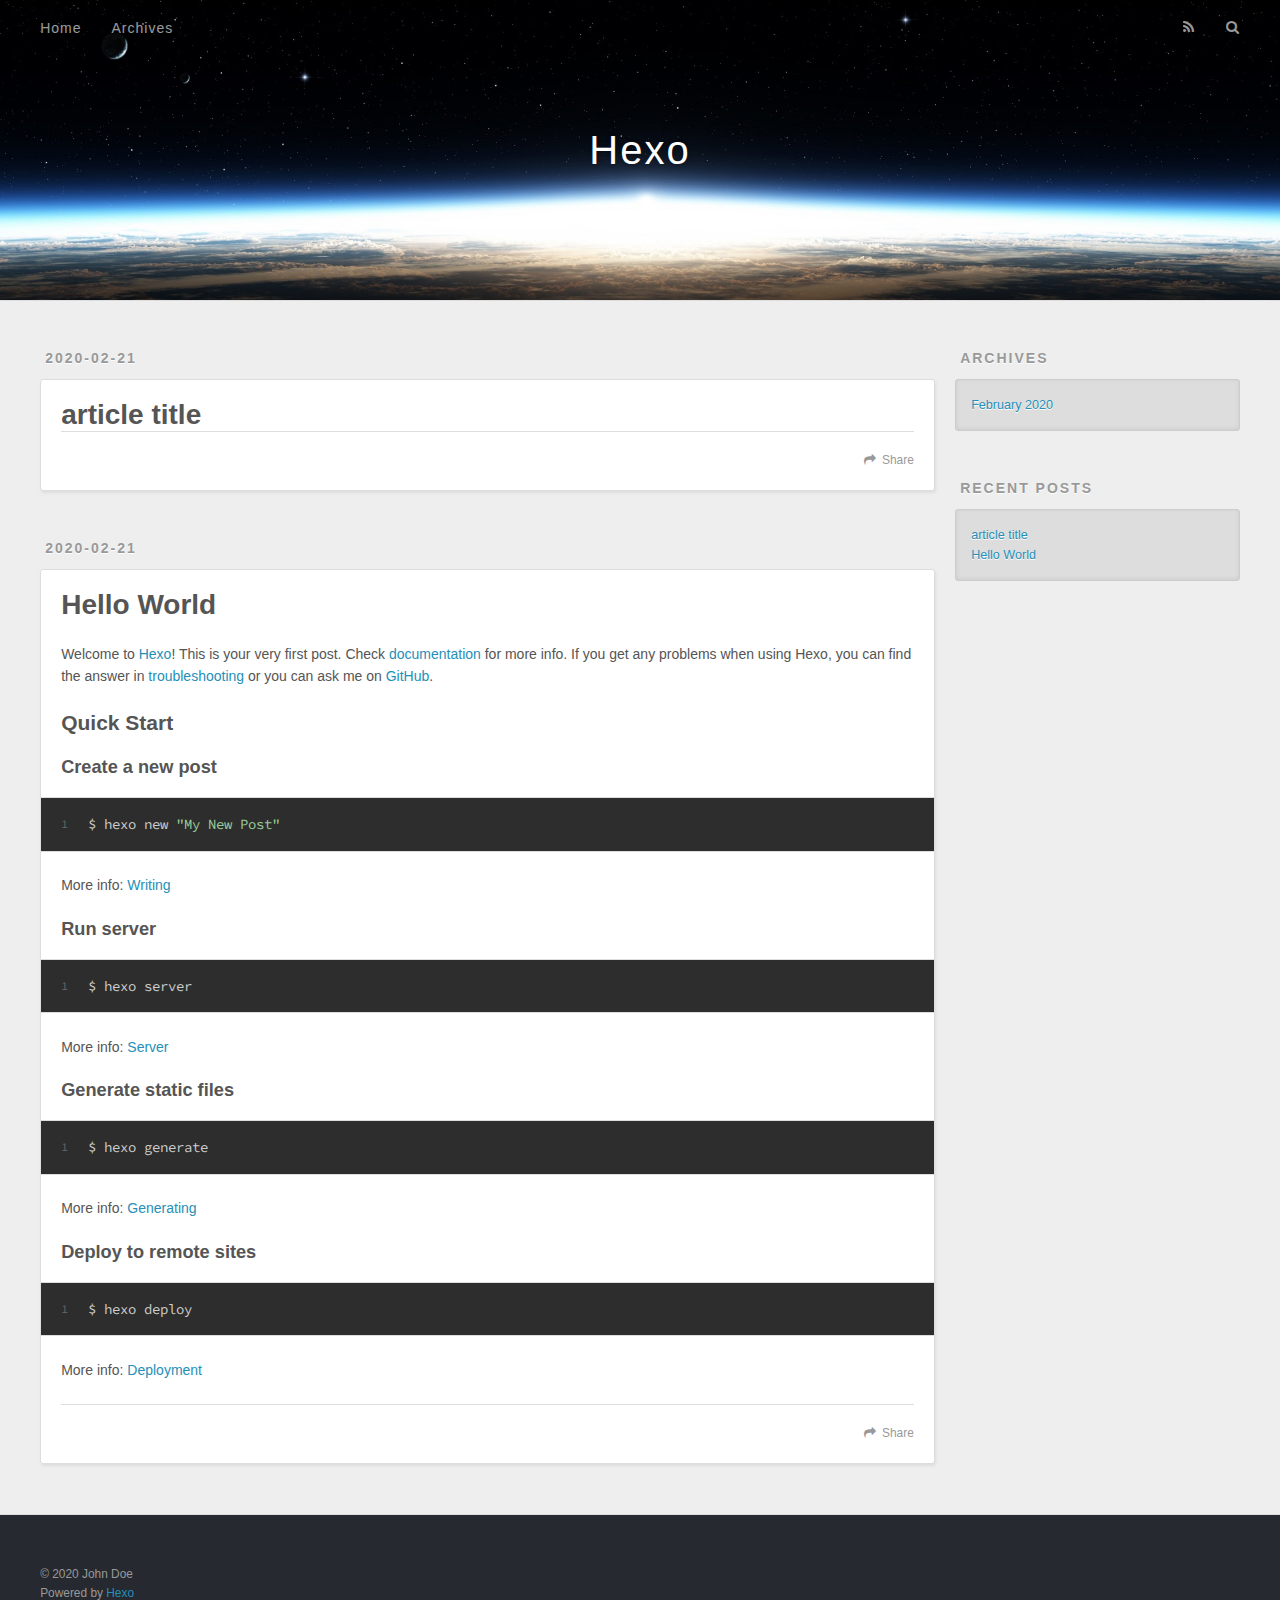
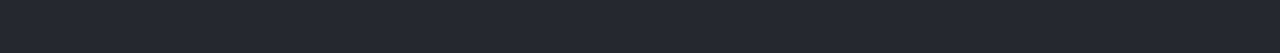
==== index.html @ 1822bd46 "Site updated: 2020-02-21 00:31:06" ====
<!DOCTYPE html>
<html>
<head>
  <meta charset="utf-8">
  

  
  <title>Hexo</title>
  <meta name="viewport" content="width=device-width, initial-scale=1, maximum-scale=1">
  <meta property="og:type" content="website">
<meta property="og:title" content="Hexo">
<meta property="og:url" content="http://yoursite.com/index.html">
<meta property="og:site_name" content="Hexo">
<meta property="og:locale" content="en_US">
<meta property="article:author" content="John Doe">
<meta name="twitter:card" content="summary">
  
    <link rel="alternate" href="/atom.xml" title="Hexo" type="application/atom+xml">
  
  
    <link rel="icon" href="/favicon.png">
  
  
    <link href="//fonts.googleapis.com/css?family=Source+Code+Pro" rel="stylesheet" type="text/css">
  
  
<link rel="stylesheet" href="/css/style.css">

<meta name="generator" content="Hexo 4.2.0"></head>

<body>
  <div id="container">
    <div id="wrap">
      <header id="header">
  <div id="banner"></div>
  <div id="header-outer" class="outer">
    <div id="header-title" class="inner">
      <h1 id="logo-wrap">
        <a href="/" id="logo">Hexo</a>
      </h1>
      
    </div>
    <div id="header-inner" class="inner">
      <nav id="main-nav">
        <a id="main-nav-toggle" class="nav-icon"></a>
        
          <a class="main-nav-link" href="/">Home</a>
        
          <a class="main-nav-link" href="/archives">Archives</a>
        
      </nav>
      <nav id="sub-nav">
        
          <a id="nav-rss-link" class="nav-icon" href="/atom.xml" title="RSS Feed"></a>
        
        <a id="nav-search-btn" class="nav-icon" title="Search"></a>
      </nav>
      <div id="search-form-wrap">
        <form action="//google.com/search" method="get" accept-charset="UTF-8" class="search-form"><input type="search" name="q" class="search-form-input" placeholder="Search"><button type="submit" class="search-form-submit">&#xF002;</button><input type="hidden" name="sitesearch" value="http://yoursite.com"></form>
      </div>
    </div>
  </div>
</header>
      <div class="outer">
        <section id="main">
  
    <article id="post-testArticle" class="article article-type-post" itemscope itemprop="blogPost">
  <div class="article-meta">
    <a href="/2020/02/21/testArticle/" class="article-date">
  <time datetime="2020-02-20T16:27:07.000Z" itemprop="datePublished">2020-02-21</time>
</a>
    
  </div>
  <div class="article-inner">
    
    
      <header class="article-header">
        
  
    <h1 itemprop="name">
      <a class="article-title" href="/2020/02/21/testArticle/">article title</a>
    </h1>
  

      </header>
    
    <div class="article-entry" itemprop="articleBody">
      
        
      
    </div>
    <footer class="article-footer">
      <a data-url="http://yoursite.com/2020/02/21/testArticle/" data-id="ck6uynsd30000lsf41fk14xhg" class="article-share-link">Share</a>
      
      
    </footer>
  </div>
  
</article>


  
    <article id="post-hello-world" class="article article-type-post" itemscope itemprop="blogPost">
  <div class="article-meta">
    <a href="/2020/02/21/hello-world/" class="article-date">
  <time datetime="2020-02-20T16:12:17.147Z" itemprop="datePublished">2020-02-21</time>
</a>
    
  </div>
  <div class="article-inner">
    
    
      <header class="article-header">
        
  
    <h1 itemprop="name">
      <a class="article-title" href="/2020/02/21/hello-world/">Hello World</a>
    </h1>
  

      </header>
    
    <div class="article-entry" itemprop="articleBody">
      
        <p>Welcome to <a href="https://hexo.io/" target="_blank" rel="noopener">Hexo</a>! This is your very first post. Check <a href="https://hexo.io/docs/" target="_blank" rel="noopener">documentation</a> for more info. If you get any problems when using Hexo, you can find the answer in <a href="https://hexo.io/docs/troubleshooting.html" target="_blank" rel="noopener">troubleshooting</a> or you can ask me on <a href="https://github.com/hexojs/hexo/issues" target="_blank" rel="noopener">GitHub</a>.</p>
<h2 id="Quick-Start"><a href="#Quick-Start" class="headerlink" title="Quick Start"></a>Quick Start</h2><h3 id="Create-a-new-post"><a href="#Create-a-new-post" class="headerlink" title="Create a new post"></a>Create a new post</h3><figure class="highlight bash"><table><tr><td class="gutter"><pre><span class="line">1</span><br></pre></td><td class="code"><pre><span class="line">$ hexo new <span class="string">"My New Post"</span></span><br></pre></td></tr></table></figure>

<p>More info: <a href="https://hexo.io/docs/writing.html" target="_blank" rel="noopener">Writing</a></p>
<h3 id="Run-server"><a href="#Run-server" class="headerlink" title="Run server"></a>Run server</h3><figure class="highlight bash"><table><tr><td class="gutter"><pre><span class="line">1</span><br></pre></td><td class="code"><pre><span class="line">$ hexo server</span><br></pre></td></tr></table></figure>

<p>More info: <a href="https://hexo.io/docs/server.html" target="_blank" rel="noopener">Server</a></p>
<h3 id="Generate-static-files"><a href="#Generate-static-files" class="headerlink" title="Generate static files"></a>Generate static files</h3><figure class="highlight bash"><table><tr><td class="gutter"><pre><span class="line">1</span><br></pre></td><td class="code"><pre><span class="line">$ hexo generate</span><br></pre></td></tr></table></figure>

<p>More info: <a href="https://hexo.io/docs/generating.html" target="_blank" rel="noopener">Generating</a></p>
<h3 id="Deploy-to-remote-sites"><a href="#Deploy-to-remote-sites" class="headerlink" title="Deploy to remote sites"></a>Deploy to remote sites</h3><figure class="highlight bash"><table><tr><td class="gutter"><pre><span class="line">1</span><br></pre></td><td class="code"><pre><span class="line">$ hexo deploy</span><br></pre></td></tr></table></figure>

<p>More info: <a href="https://hexo.io/docs/one-command-deployment.html" target="_blank" rel="noopener">Deployment</a></p>

      
    </div>
    <footer class="article-footer">
      <a data-url="http://yoursite.com/2020/02/21/hello-world/" data-id="ck6uyf6zd0000u4f447qzegx0" class="article-share-link">Share</a>
      
      
    </footer>
  </div>
  
</article>


  


</section>
        
          <aside id="sidebar">
  
    

  
    

  
    
  
    
  <div class="widget-wrap">
    <h3 class="widget-title">Archives</h3>
    <div class="widget">
      <ul class="archive-list"><li class="archive-list-item"><a class="archive-list-link" href="/archives/2020/02/">February 2020</a></li></ul>
    </div>
  </div>


  
    
  <div class="widget-wrap">
    <h3 class="widget-title">Recent Posts</h3>
    <div class="widget">
      <ul>
        
          <li>
            <a href="/2020/02/21/testArticle/">article title</a>
          </li>
        
          <li>
            <a href="/2020/02/21/hello-world/">Hello World</a>
          </li>
        
      </ul>
    </div>
  </div>

  
</aside>
        
      </div>
      <footer id="footer">
  
  <div class="outer">
    <div id="footer-info" class="inner">
      &copy; 2020 John Doe<br>
      Powered by <a href="http://hexo.io/" target="_blank">Hexo</a>
    </div>
  </div>
</footer>
    </div>
    <nav id="mobile-nav">
  
    <a href="/" class="mobile-nav-link">Home</a>
  
    <a href="/archives" class="mobile-nav-link">Archives</a>
  
</nav>
    

<script src="//ajax.googleapis.com/ajax/libs/jquery/2.0.3/jquery.min.js"></script>


  
<link rel="stylesheet" href="/fancybox/jquery.fancybox.css">

  
<script src="/fancybox/jquery.fancybox.pack.js"></script>




<script src="/js/script.js"></script>




  </div>
</body>
</html>
---- css/style.css ----
body {
  width: 100%;
}
body:before,
body:after {
  content: "";
  display: table;
}
body:after {
  clear: both;
}
html,
body,
div,
span,
applet,
object,
iframe,
h1,
h2,
h3,
h4,
h5,
h6,
p,
blockquote,
pre,
a,
abbr,
acronym,
address,
big,
cite,
code,
del,
dfn,
em,
img,
ins,
kbd,
q,
s,
samp,
small,
strike,
strong,
sub,
sup,
tt,
var,
dl,
dt,
dd,
ol,
ul,
li,
fieldset,
form,
label,
legend,
table,
caption,
tbody,
tfoot,
thead,
tr,
th,
td {
  margin: 0;
  padding: 0;
  border: 0;
  outline: 0;
  font-weight: inherit;
  font-style: inherit;
  font-family: inherit;
  font-size: 100%;
  vertical-align: baseline;
}
body {
  line-height: 1;
  color: #000;
  background: #fff;
}
ol,
ul {
  list-style: none;
}
table {
  border-collapse: separate;
  border-spacing: 0;
  vertical-align: middle;
}
caption,
th,
td {
  text-align: left;
  font-weight: normal;
  vertical-align: middle;
}
a img {
  border: none;
}
input,
button {
  margin: 0;
  padding: 0;
}
input::-moz-focus-inner,
button::-moz-focus-inner {
  border: 0;
  padding: 0;
}
@font-face {
  font-family: FontAwesome;
  font-style: normal;
  font-weight: normal;
  src: url("fonts/fontawesome-webfont.eot?v=#4.0.3");
  src: url("fonts/fontawesome-webfont.eot?#iefix&v=#4.0.3") format("embedded-opentype"), url("fonts/fontawesome-webfont.woff?v=#4.0.3") format("woff"), url("fonts/fontawesome-webfont.ttf?v=#4.0.3") format("truetype"), url("fonts/fontawesome-webfont.svg#fontawesomeregular?v=#4.0.3") format("svg");
}
html,
body,
#container {
  height: 100%;
}
body {
  background: #eee;
  font: 14px -apple-system, BlinkMacSystemFont, "Segoe UI", "Roboto", "Oxygen", "Ubuntu", "Cantarell", "Fira Sans", "Droid Sans", "Helvetica Neue", sans-serif;
  -webkit-text-size-adjust: 100%;
}
.outer {
  max-width: 1220px;
  margin: 0 auto;
  padding: 0 20px;
}
.outer:before,
.outer:after {
  content: "";
  display: table;
}
.outer:after {
  clear: both;
}
.inner {
  display: inline;
  float: left;
  width: 98.33333333333333%;
  margin: 0 0.833333333333333%;
}
.left,
.alignleft {
  float: left;
}
.right,
.alignright {
  float: right;
}
.clear {
  clear: both;
}
#container {
  position: relative;
}
.mobile-nav-on {
  overflow: hidden;
}
#wrap {
  height: 100%;
  width: 100%;
  position: absolute;
  top: 0;
  left: 0;
  -webkit-transition: 0.2s ease-out;
  -moz-transition: 0.2s ease-out;
  -ms-transition: 0.2s ease-out;
  transition: 0.2s ease-out;
  z-index: 1;
  background: #eee;
}
.mobile-nav-on #wrap {
  left: 280px;
}
@media screen and (min-width: 768px) {
  #main {
    display: inline;
    float: left;
    width: 73.33333333333333%;
    margin: 0 0.833333333333333%;
  }
}
.article-date,
.article-category-link,
.archive-year,
.widget-title {
  text-decoration: none;
  text-transform: uppercase;
  letter-spacing: 2px;
  color: #999;
  margin-bottom: 1em;
  margin-left: 5px;
  line-height: 1em;
  text-shadow: 0 1px #fff;
  font-weight: bold;
}
.article-inner,
.archive-article-inner {
  background: #fff;
  -webkit-box-shadow: 1px 2px 3px #ddd;
  box-shadow: 1px 2px 3px #ddd;
  border: 1px solid #ddd;
  border-radius: 3px;
}
.article-entry h1,
.widget h1 {
  font-size: 2em;
}
.article-entry h2,
.widget h2 {
  font-size: 1.5em;
}
.article-entry h3,
.widget h3 {
  font-size: 1.3em;
}
.article-entry h4,
.widget h4 {
  font-size: 1.2em;
}
.article-entry h5,
.widget h5 {
  font-size: 1em;
}
.article-entry h6,
.widget h6 {
  font-size: 1em;
  color: #999;
}
.article-entry hr,
.widget hr {
  border: 1px dashed #ddd;
}
.article-entry strong,
.widget strong {
  font-weight: bold;
}
.article-entry em,
.widget em,
.article-entry cite,
.widget cite {
  font-style: italic;
}
.article-entry sup,
.widget sup,
.article-entry sub,
.widget sub {
  font-size: 0.75em;
  line-height: 0;
  position: relative;
  vertical-align: baseline;
}
.article-entry sup,
.widget sup {
  top: -0.5em;
}
.article-entry sub,
.widget sub {
  bottom: -0.2em;
}
.article-entry small,
.widget small {
  font-size: 0.85em;
}
.article-entry acronym,
.widget acronym,
.article-entry abbr,
.widget abbr {
  border-bottom: 1px dotted;
}
.article-entry ul,
.widget ul,
.article-entry ol,
.widget ol,
.article-entry dl,
.widget dl {
  margin: 0 20px;
  line-height: 1.6em;
}
.article-entry ul ul,
.widget ul ul,
.article-entry ol ul,
.widget ol ul,
.article-entry ul ol,
.widget ul ol,
.article-entry ol ol,
.widget ol ol {
  margin-top: 0;
  margin-bottom: 0;
}
.article-entry ul,
.widget ul {
  list-style: disc;
}
.article-entry ol,
.widget ol {
  list-style: decimal;
}
.article-entry dt,
.widget dt {
  font-weight: bold;
}
#header {
  height: 300px;
  position: relative;
  border-bottom: 1px solid #ddd;
}
#header:before,
#header:after {
  content: "";
  position: absolute;
  left: 0;
  right: 0;
  height: 40px;
}
#header:before {
  top: 0;
  background: -webkit-linear-gradient(rgba(0,0,0,0.2), transparent);
  background: -moz-linear-gradient(rgba(0,0,0,0.2), transparent);
  background: -ms-linear-gradient(rgba(0,0,0,0.2), transparent);
  background: linear-gradient(rgba(0,0,0,0.2), transparent);
}
#header:after {
  bottom: 0;
  background: -webkit-linear-gradient(transparent, rgba(0,0,0,0.2));
  background: -moz-linear-gradient(transparent, rgba(0,0,0,0.2));
  background: -ms-linear-gradient(transparent, rgba(0,0,0,0.2));
  background: linear-gradient(transparent, rgba(0,0,0,0.2));
}
#header-outer {
  height: 100%;
  position: relative;
}
#header-inner {
  position: relative;
  overflow: hidden;
}
#banner {
  position: absolute;
  top: 0;
  left: 0;
  width: 100%;
  height: 100%;
  background: url("images/banner.jpg") center #000;
  -webkit-background-size: cover;
  -moz-background-size: cover;
  background-size: cover;
  z-index: -1;
}
#header-title {
  text-align: center;
  height: 40px;
  position: absolute;
  top: 50%;
  left: 0;
  margin-top: -20px;
}
#logo,
#subtitle {
  text-decoration: none;
  color: #fff;
  font-weight: 300;
  text-shadow: 0 1px 4px rgba(0,0,0,0.3);
}
#logo {
  font-size: 40px;
  line-height: 40px;
  letter-spacing: 2px;
}
#subtitle {
  font-size: 16px;
  line-height: 16px;
  letter-spacing: 1px;
}
#subtitle-wrap {
  margin-top: 16px;
}
#main-nav {
  float: left;
  margin-left: -15px;
}
.nav-icon,
.main-nav-link {
  float: left;
  color: #fff;
  opacity: 0.6;
  text-decoration: none;
  text-shadow: 0 1px rgba(0,0,0,0.2);
  -webkit-transition: opacity 0.2s;
  -moz-transition: opacity 0.2s;
  -ms-transition: opacity 0.2s;
  transition: opacity 0.2s;
  display: block;
  padding: 20px 15px;
}
.nav-icon:hover,
.main-nav-link:hover {
  opacity: 1;
}
.nav-icon {
  font-family: FontAwesome;
  text-align: center;
  font-size: 14px;
  width: 14px;
  height: 14px;
  padding: 20px 15px;
  position: relative;
  cursor: pointer;
}
.main-nav-link {
  font-weight: 300;
  letter-spacing: 1px;
}
@media screen and (max-width: 479px) {
  .main-nav-link {
    display: none;
  }
}
#main-nav-toggle {
  display: none;
}
#main-nav-toggle:before {
  content: "\f0c9";
}
@media screen and (max-width: 479px) {
  #main-nav-toggle {
    display: block;
  }
}
#sub-nav {
  float: right;
  margin-right: -15px;
}
#nav-rss-link:before {
  content: "\f09e";
}
#nav-search-btn:before {
  content: "\f002";
}
#search-form-wrap {
  position: absolute;
  top: 15px;
  width: 150px;
  height: 30px;
  right: -150px;
  opacity: 0;
  -webkit-transition: 0.2s ease-out;
  -moz-transition: 0.2s ease-out;
  -ms-transition: 0.2s ease-out;
  transition: 0.2s ease-out;
}
#search-form-wrap.on {
  opacity: 1;
  right: 0;
}
@media screen and (max-width: 479px) {
  #search-form-wrap {
    width: 100%;
    right: -100%;
  }
}
.search-form {
  position: absolute;
  top: 0;
  left: 0;
  right: 0;
  background: #fff;
  padding: 5px 15px;
  border-radius: 15px;
  -webkit-box-shadow: 0 0 10px rgba(0,0,0,0.3);
  box-shadow: 0 0 10px rgba(0,0,0,0.3);
}
.search-form-input {
  border: none;
  background: none;
  color: #555;
  width: 100%;
  font: 13px -apple-system, BlinkMacSystemFont, "Segoe UI", "Roboto", "Oxygen", "Ubuntu", "Cantarell", "Fira Sans", "Droid Sans", "Helvetica Neue", sans-serif;
  outline: none;
}
.search-form-input::-webkit-search-results-decoration,
.search-form-input::-webkit-search-cancel-button {
  -webkit-appearance: none;
}
.search-form-submit {
  position: absolute;
  top: 50%;
  right: 10px;
  margin-top: -7px;
  font: 13px FontAwesome;
  border: none;
  background: none;
  color: #bbb;
  cursor: pointer;
}
.search-form-submit:hover,
.search-form-submit:focus {
  color: #777;
}
.article {
  margin: 50px 0;
}
.article-inner {
  overflow: hidden;
}
.article-meta:before,
.article-meta:after {
  content: "";
  display: table;
}
.article-meta:after {
  clear: both;
}
.article-date {
  float: left;
}
.article-category {
  float: left;
  line-height: 1em;
  color: #ccc;
  text-shadow: 0 1px #fff;
  margin-left: 8px;
}
.article-category:before {
  content: "\2022";
}
.article-category-link {
  margin: 0 12px 1em;
}
.article-header {
  padding: 20px 20px 0;
}
.article-title {
  text-decoration: none;
  font-size: 2em;
  font-weight: bold;
  color: #555;
  line-height: 1.1em;
  -webkit-transition: color 0.2s;
  -moz-transition: color 0.2s;
  -ms-transition: color 0.2s;
  transition: color 0.2s;
}
a.article-title:hover {
  color: #258fb8;
}
.article-entry {
  color: #555;
  padding: 0 20px;
}
.article-entry:before,
.article-entry:after {
  content: "";
  display: table;
}
.article-entry:after {
  clear: both;
}
.article-entry p,
.article-entry table {
  line-height: 1.6em;
  margin: 1.6em 0;
}
.article-entry h1,
.article-entry h2,
.article-entry h3,
.article-entry h4,
.article-entry h5,
.article-entry h6 {
  font-weight: bold;
}
.article-entry h1,
.article-entry h2,
.article-entry h3,
.article-entry h4,
.article-entry h5,
.article-entry h6 {
  line-height: 1.1em;
  margin: 1.1em 0;
}
.article-entry a {
  color: #258fb8;
  text-decoration: none;
}
.article-entry a:hover {
  text-decoration: underline;
}
.article-entry ul,
.article-entry ol,
.article-entry dl {
  margin-top: 1.6em;
  margin-bottom: 1.6em;
}
.article-entry img,
.article-entry video {
  max-width: 100%;
  height: auto;
  display: block;
  margin: auto;
}
.article-entry iframe {
  border: none;
}
.article-entry table {
  width: 100%;
  border-collapse: collapse;
  border-spacing: 0;
}
.article-entry th {
  font-weight: bold;
  border-bottom: 3px solid #ddd;
  padding-bottom: 0.5em;
}
.article-entry td {
  border-bottom: 1px solid #ddd;
  padding: 10px 0;
}
.article-entry blockquote {
  font-family: Georgia, "Times New Roman", serif;
  font-size: 1.4em;
  margin: 1.6em 20px;
  text-align: center;
}
.article-entry blockquote footer {
  font-size: 14px;
  margin: 1.6em 0;
  font-family: -apple-system, BlinkMacSystemFont, "Segoe UI", "Roboto", "Oxygen", "Ubuntu", "Cantarell", "Fira Sans", "Droid Sans", "Helvetica Neue", sans-serif;
}
.article-entry blockquote footer cite:before {
  content: "—";
  padding: 0 0.5em;
}
.article-entry .pullquote {
  text-align: left;
  width: 45%;
  margin: 0;
}
.article-entry .pullquote.left {
  margin-left: 0.5em;
  margin-right: 1em;
}
.article-entry .pullquote.right {
  margin-right: 0.5em;
  margin-left: 1em;
}
.article-entry .caption {
  color: #999;
  display: block;
  font-size: 0.9em;
  margin-top: 0.5em;
  position: relative;
  text-align: center;
}
.article-entry .video-container {
  position: relative;
  padding-top: 56.25%;
  height: 0;
  overflow: hidden;
}
.article-entry .video-container iframe,
.article-entry .video-container object,
.article-entry .video-container embed {
  position: absolute;
  top: 0;
  left: 0;
  width: 100%;
  height: 100%;
  margin-top: 0;
}
.article-more-link a {
  display: inline-block;
  line-height: 1em;
  padding: 6px 15px;
  border-radius: 15px;
  background: #eee;
  color: #999;
  text-shadow: 0 1px #fff;
  text-decoration: none;
}
.article-more-link a:hover {
  background: #258fb8;
  color: #fff;
  text-decoration: none;
  text-shadow: 0 1px #1e7293;
}
.article-footer {
  font-size: 0.85em;
  line-height: 1.6em;
  border-top: 1px solid #ddd;
  padding-top: 1.6em;
  margin: 0 20px 20px;
}
.article-footer:before,
.article-footer:after {
  content: "";
  display: table;
}
.article-footer:after {
  clear: both;
}
.article-footer a {
  color: #999;
  text-decoration: none;
}
.article-footer a:hover {
  color: #555;
}
.article-tag-list-item {
  float: left;
  margin-right: 10px;
}
.article-tag-list-link:before {
  content: "#";
}
.article-comment-link {
  float: right;
}
.article-comment-link:before {
  content: "\f075";
  font-family: FontAwesome;
  padding-right: 8px;
}
.article-share-link {
  cursor: pointer;
  float: right;
  margin-left: 20px;
}
.article-share-link:before {
  content: "\f064";
  font-family: FontAwesome;
  padding-right: 6px;
}
#article-nav {
  position: relative;
}
#article-nav:before,
#article-nav:after {
  content: "";
  display: table;
}
#article-nav:after {
  clear: both;
}
@media screen and (min-width: 768px) {
  #article-nav {
    margin: 50px 0;
  }
  #article-nav:before {
    width: 8px;
    height: 8px;
    position: absolute;
    top: 50%;
    left: 50%;
    margin-top: -4px;
    margin-left: -4px;
    content: "";
    border-radius: 50%;
    background: #ddd;
    -webkit-box-shadow: 0 1px 2px #fff;
    box-shadow: 0 1px 2px #fff;
  }
}
.article-nav-link-wrap {
  text-decoration: none;
  text-shadow: 0 1px #fff;
  color: #999;
  -webkit-box-sizing: border-box;
  -moz-box-sizing: border-box;
  box-sizing: border-box;
  margin-top: 50px;
  text-align: center;
  display: block;
}
.article-nav-link-wrap:hover {
  color: #555;
}
@media screen and (min-width: 768px) {
  .article-nav-link-wrap {
    width: 50%;
    margin-top: 0;
  }
}
@media screen and (min-width: 768px) {
  #article-nav-newer {
    float: left;
    text-align: right;
    padding-right: 20px;
  }
}
@media screen and (min-width: 768px) {
  #article-nav-older {
    float: right;
    text-align: left;
    padding-left: 20px;
  }
}
.article-nav-caption {
  text-transform: uppercase;
  letter-spacing: 2px;
  color: #ddd;
  line-height: 1em;
  font-weight: bold;
}
#article-nav-newer .article-nav-caption {
  margin-right: -2px;
}
.article-nav-title {
  font-size: 0.85em;
  line-height: 1.6em;
  margin-top: 0.5em;
}
.article-share-box {
  position: absolute;
  display: none;
  background: #fff;
  -webkit-box-shadow: 1px 2px 10px rgba(0,0,0,0.2);
  box-shadow: 1px 2px 10px rgba(0,0,0,0.2);
  border-radius: 3px;
  margin-left: -145px;
  overflow: hidden;
  z-index: 1;
}
.article-share-box.on {
  display: block;
}
.article-share-input {
  width: 100%;
  background: none;
  -webkit-box-sizing: border-box;
  -moz-box-sizing: border-box;
  box-sizing: border-box;
  font: 14px -apple-system, BlinkMacSystemFont, "Segoe UI", "Roboto", "Oxygen", "Ubuntu", "Cantarell", "Fira Sans", "Droid Sans", "Helvetica Neue", sans-serif;
  padding: 0 15px;
  color: #555;
  outline: none;
  border: 1px solid #ddd;
  border-radius: 3px 3px 0 0;
  height: 36px;
  line-height: 36px;
}
.article-share-links {
  background: #eee;
}
.article-share-links:before,
.article-share-links:after {
  content: "";
  display: table;
}
.article-share-links:after {
  clear: both;
}
.article-share-twitter,
.article-share-facebook,
.article-share-pinterest,
.article-share-google {
  width: 50px;
  height: 36px;
  display: block;
  float: left;
  position: relative;
  color: #999;
  text-shadow: 0 1px #fff;
}
.article-share-twitter:before,
.article-share-facebook:before,
.article-share-pinterest:before,
.article-share-google:before {
  font-size: 20px;
  font-family: FontAwesome;
  width: 20px;
  height: 20px;
  position: absolute;
  top: 50%;
  left: 50%;
  margin-top: -10px;
  margin-left: -10px;
  text-align: center;
}
.article-share-twitter:hover,
.article-share-facebook:hover,
.article-share-pinterest:hover,
.article-share-google:hover {
  color: #fff;
}
.article-share-twitter:before {
  content: "\f099";
}
.article-share-twitter:hover {
  background: #00aced;
  text-shadow: 0 1px #008abe;
}
.article-share-facebook:before {
  content: "\f09a";
}
.article-share-facebook:hover {
  background: #3b5998;
  text-shadow: 0 1px #2f477a;
}
.article-share-pinterest:before {
  content: "\f0d2";
}
.article-share-pinterest:hover {
  background: #cb2027;
  text-shadow: 0 1px #a21a1f;
}
.article-share-google:before {
  content: "\f0d5";
}
.article-share-google:hover {
  background: #dd4b39;
  text-shadow: 0 1px #be3221;
}
.article-gallery {
  background: #000;
  position: relative;
}
.article-gallery-photos {
  position: relative;
  overflow: hidden;
}
.article-gallery-img {
  display: none;
  max-width: 100%;
}
.article-gallery-img:first-child {
  display: block;
}
.article-gallery-img.loaded {
  position: absolute;
  display: block;
}
.article-gallery-img img {
  display: block;
  max-width: 100%;
  margin: 0 auto;
}
#comments {
  background: #fff;
  -webkit-box-shadow: 1px 2px 3px #ddd;
  box-shadow: 1px 2px 3px #ddd;
  padding: 20px;
  border: 1px solid #ddd;
  border-radius: 3px;
  margin: 50px 0;
}
#comments a {
  color: #258fb8;
}
.archives-wrap {
  margin: 50px 0;
}
.archives:before,
.archives:after {
  content: "";
  display: table;
}
.archives:after {
  clear: both;
}
.archive-year-wrap {
  margin-bottom: 1em;
}
.archives {
  -webkit-column-gap: 10px;
  -moz-column-gap: 10px;
  column-gap: 10px;
}
@media screen and (min-width: 480px) and (max-width: 767px) {
  .archives {
    -webkit-column-count: 2;
    -moz-column-count: 2;
    column-count: 2;
  }
}
@media screen and (min-width: 768px) {
  .archives {
    -webkit-column-count: 3;
    -moz-column-count: 3;
    column-count: 3;
  }
}
.archive-article {
  -webkit-column-break-inside: avoid;
  page-break-inside: avoid;
  overflow: hidden;
  break-inside: avoid-column;
}
.archive-article-inner {
  padding: 10px;
  margin-bottom: 15px;
}
.archive-article-title {
  text-decoration: none;
  font-weight: bold;
  color: #555;
  -webkit-transition: color 0.2s;
  -moz-transition: color 0.2s;
  -ms-transition: color 0.2s;
  transition: color 0.2s;
  line-height: 1.6em;
}
.archive-article-title:hover {
  color: #258fb8;
}
.archive-article-footer {
  margin-top: 1em;
}
.archive-article-date {
  color: #999;
  text-decoration: none;
  font-size: 0.85em;
  line-height: 1em;
  margin-bottom: 0.5em;
  display: block;
}
#page-nav {
  margin: 50px auto;
  background: #fff;
  -webkit-box-shadow: 1px 2px 3px #ddd;
  box-shadow: 1px 2px 3px #ddd;
  border: 1px solid #ddd;
  border-radius: 3px;
  text-align: center;
  color: #999;
  overflow: hidden;
}
#page-nav:before,
#page-nav:after {
  content: "";
  display: table;
}
#page-nav:after {
  clear: both;
}
#page-nav a,
#page-nav span {
  padding: 10px 20px;
  line-height: 1;
  height: 2ex;
}
#page-nav a {
  color: #999;
  text-decoration: none;
}
#page-nav a:hover {
  background: #999;
  color: #fff;
}
#page-nav .prev {
  float: left;
}
#page-nav .next {
  float: right;
}
#page-nav .page-number {
  display: inline-block;
}
@media screen and (max-width: 479px) {
  #page-nav .page-number {
    display: none;
  }
}
#page-nav .current {
  color: #555;
  font-weight: bold;
}
#page-nav .space {
  color: #ddd;
}
#footer {
  background: #262a30;
  padding: 50px 0;
  border-top: 1px solid #ddd;
  color: #999;
}
#footer a {
  color: #258fb8;
  text-decoration: none;
}
#footer a:hover {
  text-decoration: underline;
}
#footer-info {
  line-height: 1.6em;
  font-size: 0.85em;
}
.article-entry pre,
.article-entry .highlight {
  background: #2d2d2d;
  margin: 0 -20px;
  padding: 15px 20px;
  border-style: solid;
  border-color: #ddd;
  border-width: 1px 0;
  overflow: auto;
  color: #ccc;
  line-height: 22.400000000000002px;
}
.article-entry .highlight .gutter pre,
.article-entry .gist .gist-file .gist-data .line-numbers {
  color: #666;
  font-size: 0.85em;
}
.article-entry pre,
.article-entry code {
  font-family: "Source Code Pro", Consolas, Monaco, Menlo, Consolas, monospace;
}
.article-entry code {
  background: #eee;
  text-shadow: 0 1px #fff;
  padding: 0 0.3em;
}
.article-entry pre code {
  background: none;
  text-shadow: none;
  padding: 0;
}
.article-entry .highlight pre {
  border: none;
  margin: 0;
  padding: 0;
}
.article-entry .highlight table {
  margin: 0;
  width: auto;
}
.article-entry .highlight td {
  border: none;
  padding: 0;
}
.article-entry .highlight figcaption {
  font-size: 0.85em;
  color: #999;
  line-height: 1em;
  margin-bottom: 1em;
}
.article-entry .highlight figcaption:before,
.article-entry .highlight figcaption:after {
  content: "";
  display: table;
}
.article-entry .highlight figcaption:after {
  clear: both;
}
.article-entry .highlight figcaption a {
  float: right;
}
.article-entry .highlight .gutter pre {
  text-align: right;
  padding-right: 20px;
}
.article-entry .highlight .line {
  height: 22.400000000000002px;
}
.article-entry .highlight .line.marked {
  background: #515151;
}
.article-entry .gist {
  margin: 0 -20px;
  border-style: solid;
  border-color: #ddd;
  border-width: 1px 0;
  background: #2d2d2d;
  padding: 15px 20px 15px 0;
}
.article-entry .gist .gist-file {
  border: none;
  font-family: "Source Code Pro", Consolas, Monaco, Menlo, Consolas, monospace;
  margin: 0;
}
.article-entry .gist .gist-file .gist-data {
  background: none;
  border: none;
}
.article-entry .gist .gist-file .gist-data .line-numbers {
  background: none;
  border: none;
  padding: 0 20px 0 0;
}
.article-entry .gist .gist-file .gist-data .line-data {
  padding: 0 !important;
}
.article-entry .gist .gist-file .highlight {
  margin: 0;
  padding: 0;
  border: none;
}
.article-entry .gist .gist-file .gist-meta {
  background: #2d2d2d;
  color: #999;
  font: 0.85em -apple-system, BlinkMacSystemFont, "Segoe UI", "Roboto", "Oxygen", "Ubuntu", "Cantarell", "Fira Sans", "Droid Sans", "Helvetica Neue", sans-serif;
  text-shadow: 0 0;
  padding: 0;
  margin-top: 1em;
  margin-left: 20px;
}
.article-entry .gist .gist-file .gist-meta a {
  color: #258fb8;
  font-weight: normal;
}
.article-entry .gist .gist-file .gist-meta a:hover {
  text-decoration: underline;
}
pre .comment,
pre .title {
  color: #999;
}
pre .variable,
pre .attribute,
pre .tag,
pre .regexp,
pre .ruby .constant,
pre .xml .tag .title,
pre .xml .pi,
pre .xml .doctype,
pre .html .doctype,
pre .css .id,
pre .css .class,
pre .css .pseudo {
  color: #f2777a;
}
pre .number,
pre .preprocessor,
pre .built_in,
pre .literal,
pre .params,
pre .constant {
  color: #f99157;
}
pre .class,
pre .ruby .class .title,
pre .css .rules .attribute {
  color: #9c9;
}
pre .string,
pre .value,
pre .inheritance,
pre .header,
pre .ruby .symbol,
pre .xml .cdata {
  color: #9c9;
}
pre .css .hexcolor {
  color: #6cc;
}
pre .function,
pre .python .decorator,
pre .python .title,
pre .ruby .function .title,
pre .ruby .title .keyword,
pre .perl .sub,
pre .javascript .title,
pre .coffeescript .title {
  color: #69c;
}
pre .keyword,
pre .javascript .function {
  color: #c9c;
}
@media screen and (max-width: 479px) {
  #mobile-nav {
    position: absolute;
    top: 0;
    left: 0;
    width: 280px;
    height: 100%;
    background: #191919;
    border-right: 1px solid #fff;
  }
}
@media screen and (max-width: 479px) {
  .mobile-nav-link {
    display: block;
    color: #999;
    text-decoration: none;
    padding: 15px 20px;
    font-weight: bold;
  }
  .mobile-nav-link:hover {
    color: #fff;
  }
}
@media screen and (min-width: 768px) {
  #sidebar {
    display: inline;
    float: left;
    width: 23.333333333333332%;
    margin: 0 0.833333333333333%;
  }
}
.widget-wrap {
  margin: 50px 0;
}
.widget {
  color: #777;
  text-shadow: 0 1px #fff;
  background: #ddd;
  -webkit-box-shadow: 0 -1px 4px #ccc inset;
  box-shadow: 0 -1px 4px #ccc inset;
  border: 1px solid #ccc;
  padding: 15px;
  border-radius: 3px;
}
.widget a {
  color: #258fb8;
  text-decoration: none;
}
.widget a:hover {
  text-decoration: underline;
}
.widget ul ul,
.widget ol ul,
.widget dl ul,
.widget ul ol,
.widget ol ol,
.widget dl ol,
.widget ul dl,
.widget ol dl,
.widget dl dl {
  margin-left: 15px;
  list-style: disc;
}
.widget {
  line-height: 1.6em;
  word-wrap: break-word;
  font-size: 0.9em;
}
.widget ul,
.widget ol {
  list-style: none;
  margin: 0;
}
.widget ul ul,
.widget ol ul,
.widget ul ol,
.widget ol ol {
  margin: 0 20px;
}
.widget ul ul,
.widget ol ul {
  list-style: disc;
}
.widget ul ol,
.widget ol ol {
  list-style: decimal;
}
.category-list-count,
.tag-list-count,
.archive-list-count {
  padding-left: 5px;
  color: #999;
  font-size: 0.85em;
}
.category-list-count:before,
.tag-list-count:before,
.archive-list-count:before {
  content: "(";
}
.category-list-count:after,
.tag-list-count:after,
.archive-list-count:after {
  content: ")";
}
.tagcloud a {
  margin-right: 5px;
  display: inline-block;
}
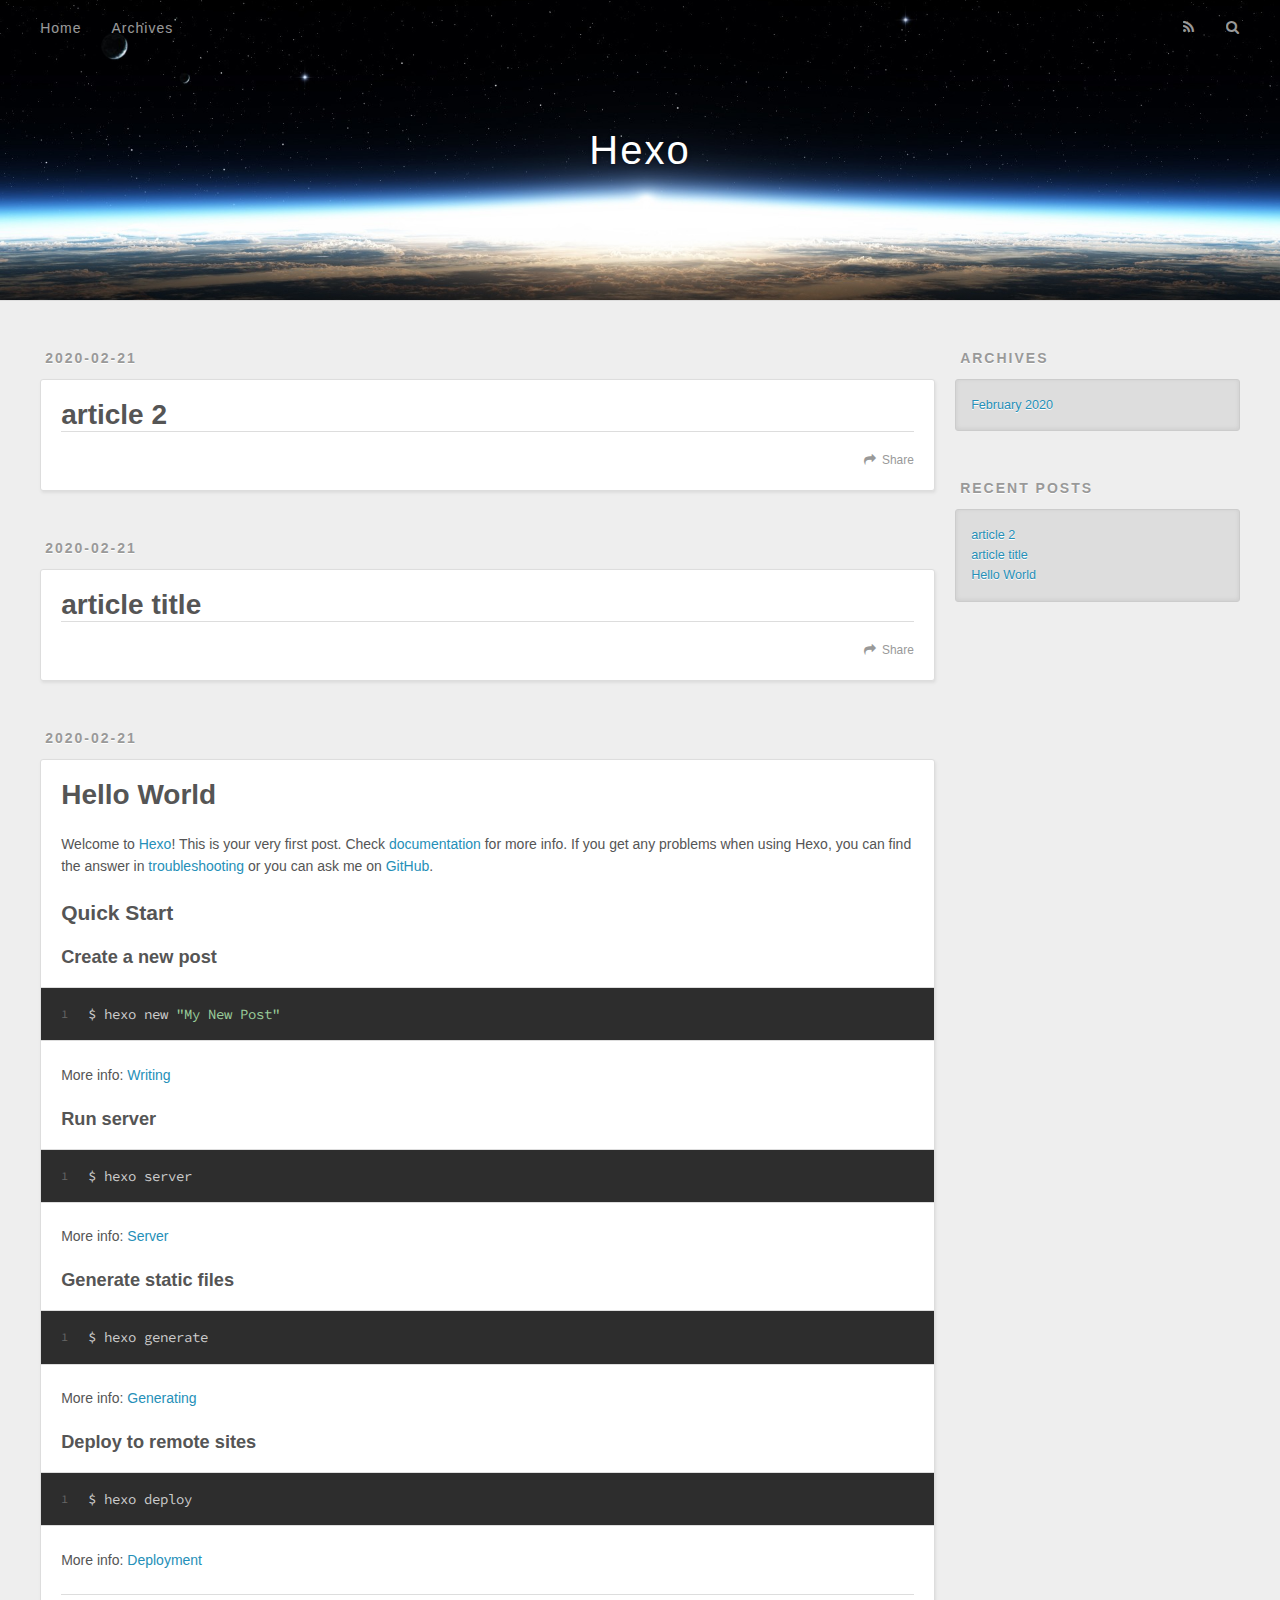
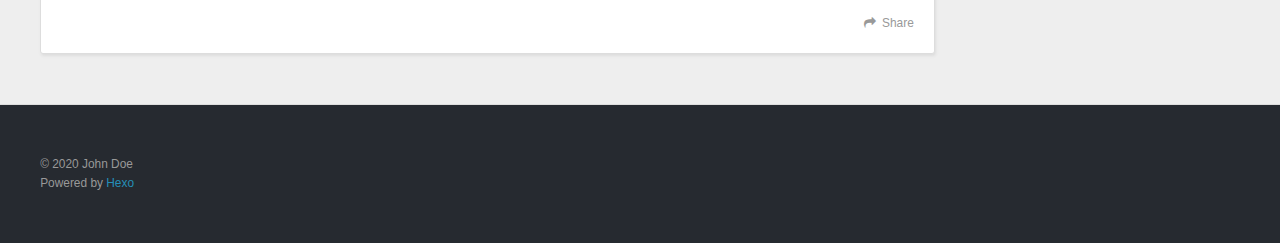
==== commit d79057cc: "Site updated: 2020-02-21 00:41:19" ====
--- a/index.html
+++ b/index.html
@@ -64,6 +64,42 @@
       <div class="outer">
         <section id="main">
   
+    <article id="post-article-2" class="article article-type-post" itemscope itemprop="blogPost">
+  <div class="article-meta">
+    <a href="/2020/02/21/article-2/" class="article-date">
+  <time datetime="2020-02-20T16:41:06.000Z" itemprop="datePublished">2020-02-21</time>
+</a>
+    
+  </div>
+  <div class="article-inner">
+    
+    
+      <header class="article-header">
+        
+  
+    <h1 itemprop="name">
+      <a class="article-title" href="/2020/02/21/article-2/">article 2</a>
+    </h1>
+  
+
+      </header>
+    
+    <div class="article-entry" itemprop="articleBody">
+      
+        
+      
+    </div>
+    <footer class="article-footer">
+      <a data-url="http://yoursite.com/2020/02/21/article-2/" data-id="ck6uz2opu0000c8f49p8df3pb" class="article-share-link">Share</a>
+      
+      
+    </footer>
+  </div>
+  
+</article>
+
+
+  
     <article id="post-testArticle" class="article article-type-post" itemscope itemprop="blogPost">
   <div class="article-meta">
     <a href="/2020/02/21/testArticle/" class="article-date">
@@ -180,6 +216,10 @@
       <ul>
         
           <li>
+            <a href="/2020/02/21/article-2/">article 2</a>
+          </li>
+        
+          <li>
             <a href="/2020/02/21/testArticle/">article title</a>
           </li>
         
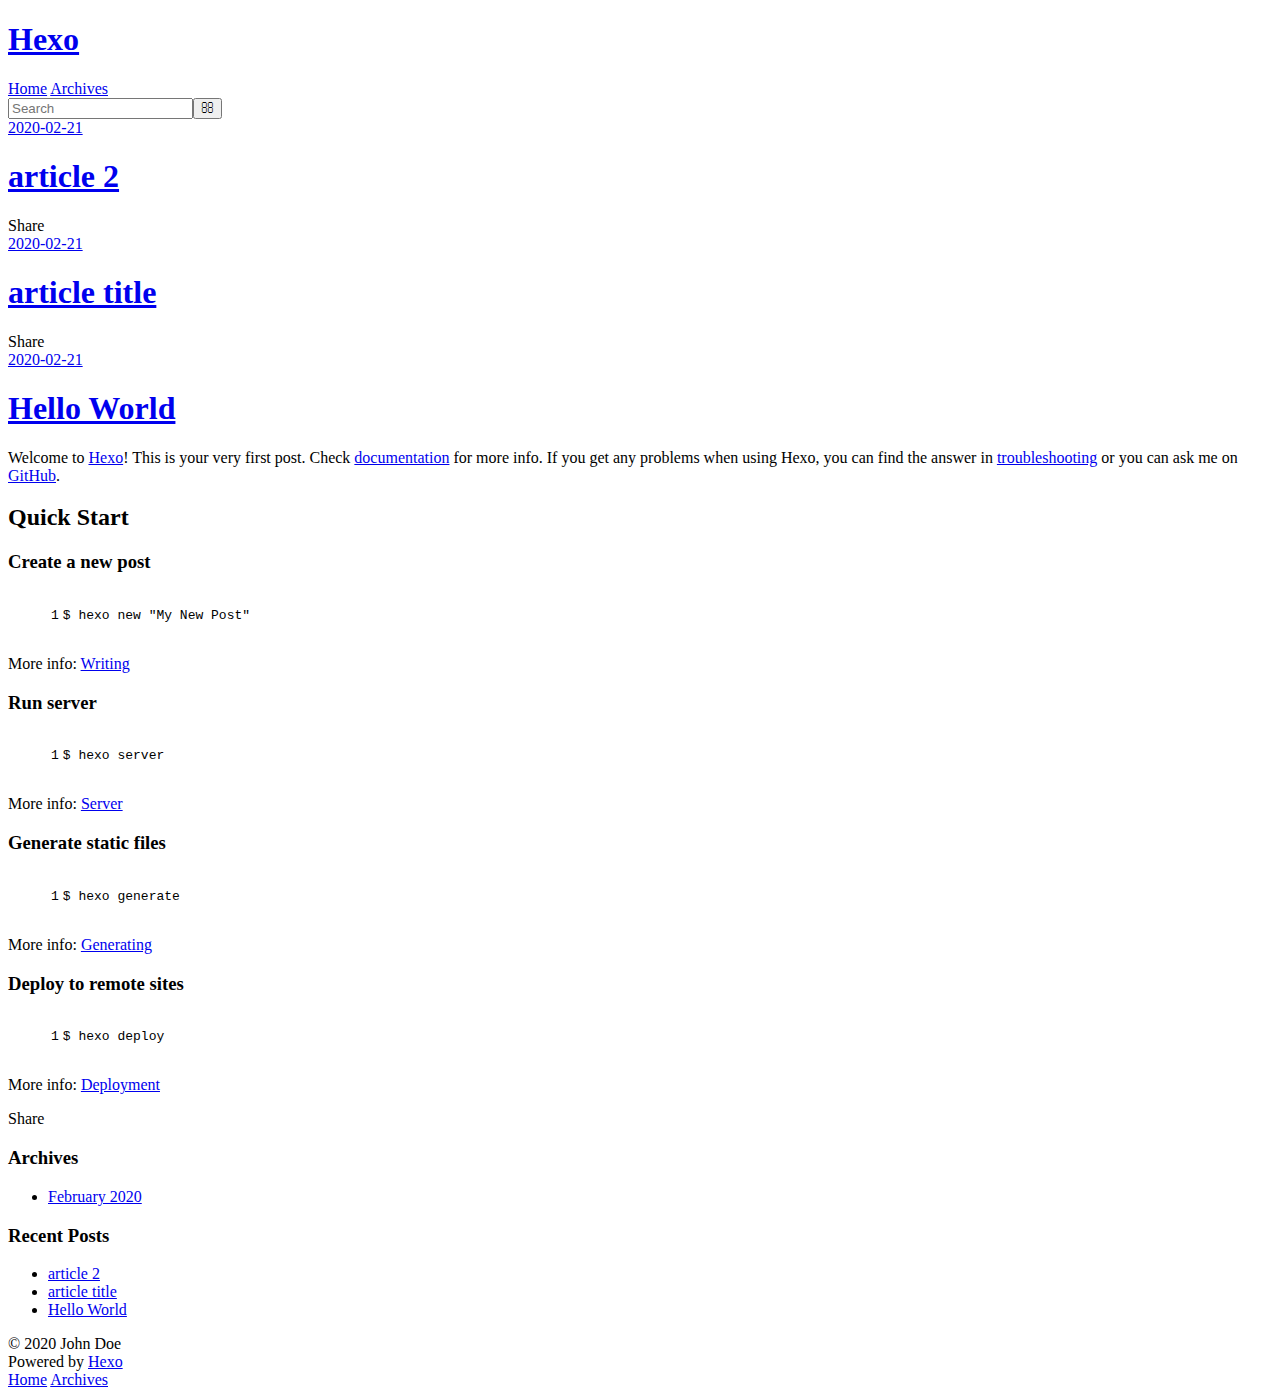
==== commit ccf6ea1c: "Site updated: 2020-02-21 09:18:36" ====
--- a/index.html
+++ b/index.html
@@ -9,13 +9,13 @@
   <meta name="viewport" content="width=device-width, initial-scale=1, maximum-scale=1">
   <meta property="og:type" content="website">
 <meta property="og:title" content="Hexo">
-<meta property="og:url" content="http://yoursite.com/index.html">
+<meta property="og:url" content="https://earlfan.github.io/FanE.github.io/index.html">
 <meta property="og:site_name" content="Hexo">
 <meta property="og:locale" content="en_US">
 <meta property="article:author" content="John Doe">
 <meta name="twitter:card" content="summary">
   
-    <link rel="alternate" href="/atom.xml" title="Hexo" type="application/atom+xml">
+    <link rel="alternate" href="/FanE.github.io/atom.xml" title="Hexo" type="application/atom+xml">
   
   
     <link rel="icon" href="/favicon.png">
@@ -24,7 +24,7 @@
     <link href="//fonts.googleapis.com/css?family=Source+Code+Pro" rel="stylesheet" type="text/css">
   
   
-<link rel="stylesheet" href="/css/style.css">
+<link rel="stylesheet" href="/FanE.github.io/css/style.css">
 
 <meta name="generator" content="Hexo 4.2.0"></head>
 
@@ -36,7 +36,7 @@
   <div id="header-outer" class="outer">
     <div id="header-title" class="inner">
       <h1 id="logo-wrap">
-        <a href="/" id="logo">Hexo</a>
+        <a href="/FanE.github.io/" id="logo">Hexo</a>
       </h1>
       
     </div>
@@ -44,19 +44,19 @@
       <nav id="main-nav">
         <a id="main-nav-toggle" class="nav-icon"></a>
         
-          <a class="main-nav-link" href="/">Home</a>
-        
-          <a class="main-nav-link" href="/archives">Archives</a>
+          <a class="main-nav-link" href="/FanE.github.io/">Home</a>
+        
+          <a class="main-nav-link" href="/FanE.github.io/archives">Archives</a>
         
       </nav>
       <nav id="sub-nav">
         
-          <a id="nav-rss-link" class="nav-icon" href="/atom.xml" title="RSS Feed"></a>
+          <a id="nav-rss-link" class="nav-icon" href="/FanE.github.io/atom.xml" title="RSS Feed"></a>
         
         <a id="nav-search-btn" class="nav-icon" title="Search"></a>
       </nav>
       <div id="search-form-wrap">
-        <form action="//google.com/search" method="get" accept-charset="UTF-8" class="search-form"><input type="search" name="q" class="search-form-input" placeholder="Search"><button type="submit" class="search-form-submit">&#xF002;</button><input type="hidden" name="sitesearch" value="http://yoursite.com"></form>
+        <form action="//google.com/search" method="get" accept-charset="UTF-8" class="search-form"><input type="search" name="q" class="search-form-input" placeholder="Search"><button type="submit" class="search-form-submit">&#xF002;</button><input type="hidden" name="sitesearch" value="https://earlfan.github.io/FanE.github.io"></form>
       </div>
     </div>
   </div>
@@ -66,7 +66,7 @@
   
     <article id="post-article-2" class="article article-type-post" itemscope itemprop="blogPost">
   <div class="article-meta">
-    <a href="/2020/02/21/article-2/" class="article-date">
+    <a href="/FanE.github.io/2020/02/21/article-2/" class="article-date">
   <time datetime="2020-02-20T16:41:06.000Z" itemprop="datePublished">2020-02-21</time>
 </a>
     
@@ -78,7 +78,7 @@
         
   
     <h1 itemprop="name">
-      <a class="article-title" href="/2020/02/21/article-2/">article 2</a>
+      <a class="article-title" href="/FanE.github.io/2020/02/21/article-2/">article 2</a>
     </h1>
   
 
@@ -90,7 +90,7 @@
       
     </div>
     <footer class="article-footer">
-      <a data-url="http://yoursite.com/2020/02/21/article-2/" data-id="ck6uz2opu0000c8f49p8df3pb" class="article-share-link">Share</a>
+      <a data-url="https://earlfan.github.io/FanE.github.io/2020/02/21/article-2/" data-id="ck6vhjx310001r0f4hk5k7ntp" class="article-share-link">Share</a>
       
       
     </footer>
@@ -102,7 +102,7 @@
   
     <article id="post-testArticle" class="article article-type-post" itemscope itemprop="blogPost">
   <div class="article-meta">
-    <a href="/2020/02/21/testArticle/" class="article-date">
+    <a href="/FanE.github.io/2020/02/21/testArticle/" class="article-date">
   <time datetime="2020-02-20T16:27:07.000Z" itemprop="datePublished">2020-02-21</time>
 </a>
     
@@ -114,7 +114,7 @@
         
   
     <h1 itemprop="name">
-      <a class="article-title" href="/2020/02/21/testArticle/">article title</a>
+      <a class="article-title" href="/FanE.github.io/2020/02/21/testArticle/">article title</a>
     </h1>
   
 
@@ -126,7 +126,7 @@
       
     </div>
     <footer class="article-footer">
-      <a data-url="http://yoursite.com/2020/02/21/testArticle/" data-id="ck6uynsd30000lsf41fk14xhg" class="article-share-link">Share</a>
+      <a data-url="https://earlfan.github.io/FanE.github.io/2020/02/21/testArticle/" data-id="ck6vhjx3f0002r0f44vea88j8" class="article-share-link">Share</a>
       
       
     </footer>
@@ -138,7 +138,7 @@
   
     <article id="post-hello-world" class="article article-type-post" itemscope itemprop="blogPost">
   <div class="article-meta">
-    <a href="/2020/02/21/hello-world/" class="article-date">
+    <a href="/FanE.github.io/2020/02/21/hello-world/" class="article-date">
   <time datetime="2020-02-20T16:12:17.147Z" itemprop="datePublished">2020-02-21</time>
 </a>
     
@@ -150,7 +150,7 @@
         
   
     <h1 itemprop="name">
-      <a class="article-title" href="/2020/02/21/hello-world/">Hello World</a>
+      <a class="article-title" href="/FanE.github.io/2020/02/21/hello-world/">Hello World</a>
     </h1>
   
 
@@ -175,7 +175,7 @@
       
     </div>
     <footer class="article-footer">
-      <a data-url="http://yoursite.com/2020/02/21/hello-world/" data-id="ck6uyf6zd0000u4f447qzegx0" class="article-share-link">Share</a>
+      <a data-url="https://earlfan.github.io/FanE.github.io/2020/02/21/hello-world/" data-id="ck6vhjx2u0000r0f41i9t030d" class="article-share-link">Share</a>
       
       
     </footer>
@@ -203,7 +203,7 @@
   <div class="widget-wrap">
     <h3 class="widget-title">Archives</h3>
     <div class="widget">
-      <ul class="archive-list"><li class="archive-list-item"><a class="archive-list-link" href="/archives/2020/02/">February 2020</a></li></ul>
+      <ul class="archive-list"><li class="archive-list-item"><a class="archive-list-link" href="/FanE.github.io/archives/2020/02/">February 2020</a></li></ul>
     </div>
   </div>
 
@@ -216,15 +216,15 @@
       <ul>
         
           <li>
-            <a href="/2020/02/21/article-2/">article 2</a>
+            <a href="/FanE.github.io/2020/02/21/article-2/">article 2</a>
           </li>
         
           <li>
-            <a href="/2020/02/21/testArticle/">article title</a>
+            <a href="/FanE.github.io/2020/02/21/testArticle/">article title</a>
           </li>
         
           <li>
-            <a href="/2020/02/21/hello-world/">Hello World</a>
+            <a href="/FanE.github.io/2020/02/21/hello-world/">Hello World</a>
           </li>
         
       </ul>
@@ -247,9 +247,9 @@
     </div>
     <nav id="mobile-nav">
   
-    <a href="/" class="mobile-nav-link">Home</a>
-  
-    <a href="/archives" class="mobile-nav-link">Archives</a>
+    <a href="/FanE.github.io/" class="mobile-nav-link">Home</a>
+  
+    <a href="/FanE.github.io/archives" class="mobile-nav-link">Archives</a>
   
 </nav>
     
@@ -258,15 +258,15 @@
 
 
   
-<link rel="stylesheet" href="/fancybox/jquery.fancybox.css">
-
-  
-<script src="/fancybox/jquery.fancybox.pack.js"></script>
-
-
-
-
-<script src="/js/script.js"></script>
+<link rel="stylesheet" href="/FanE.github.io/fancybox/jquery.fancybox.css">
+
+  
+<script src="/FanE.github.io/fancybox/jquery.fancybox.pack.js"></script>
+
+
+
+
+<script src="/FanE.github.io/js/script.js"></script>
 
 
 
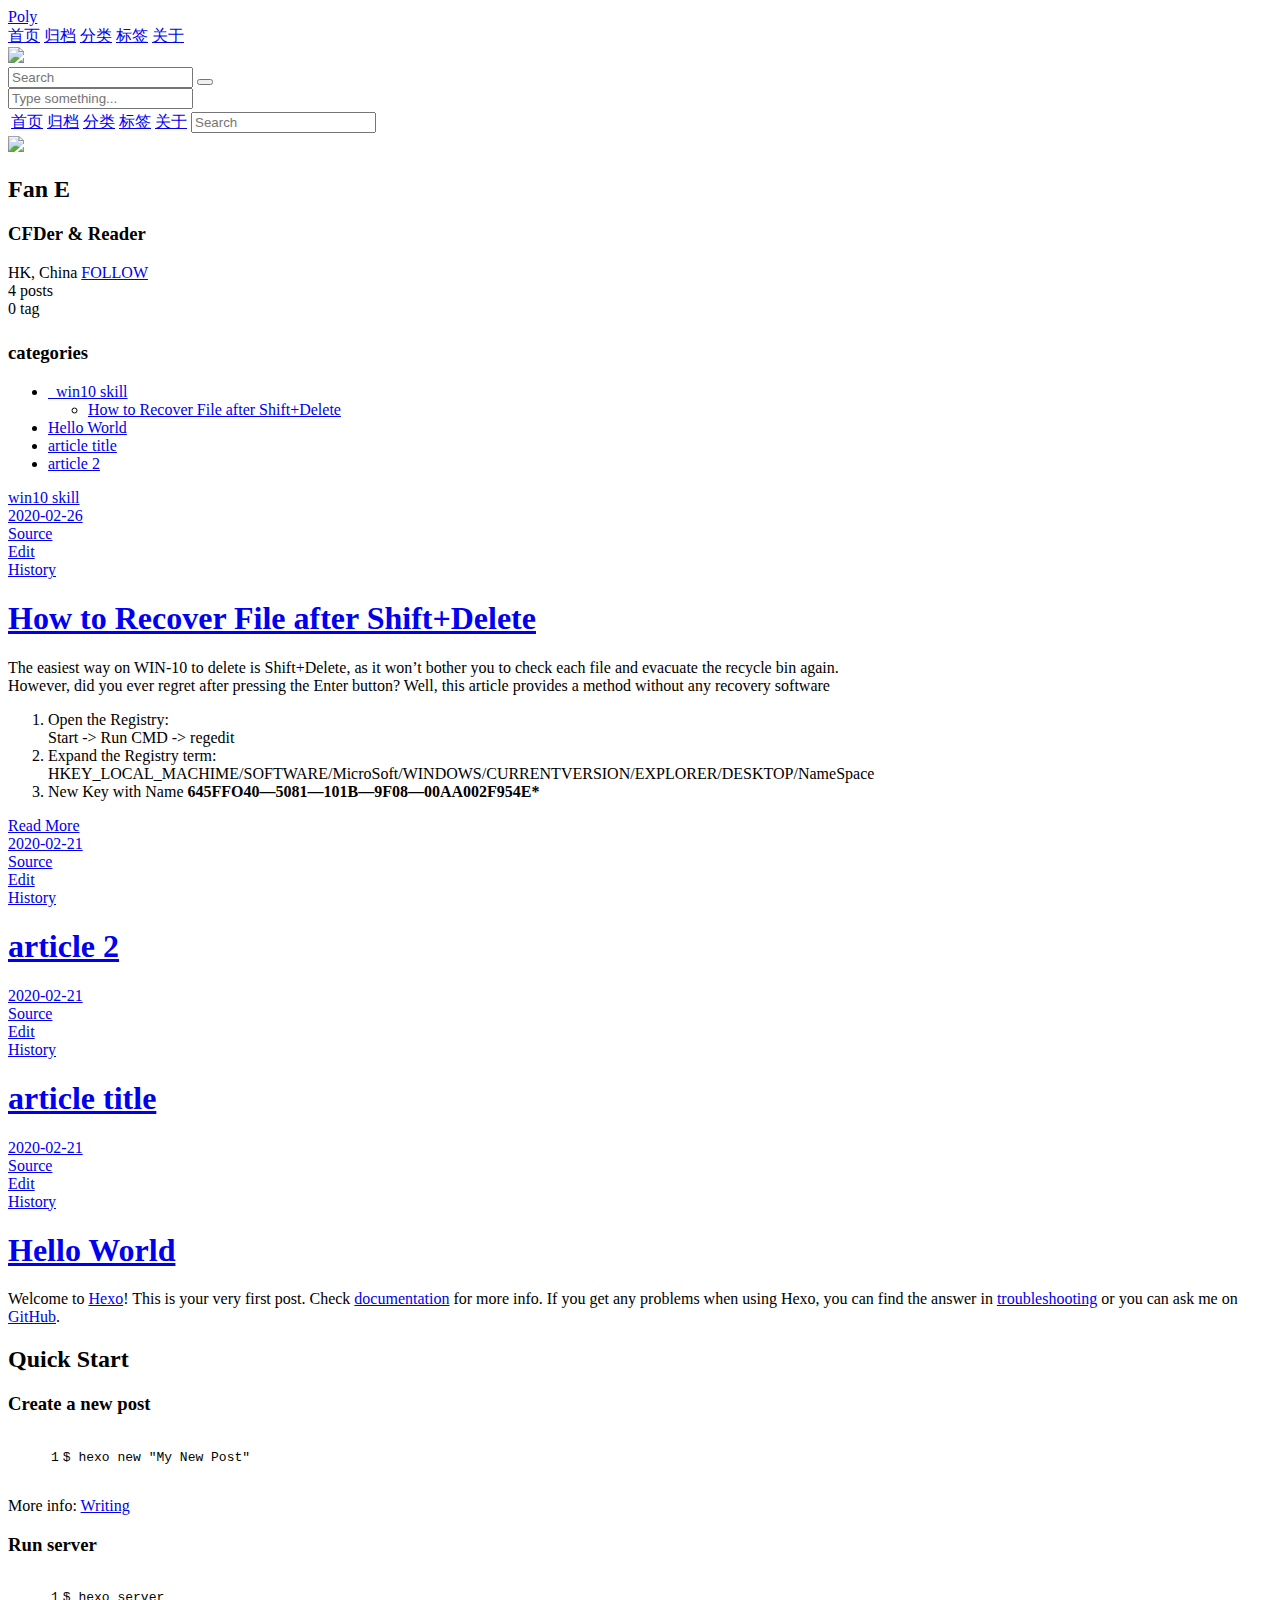
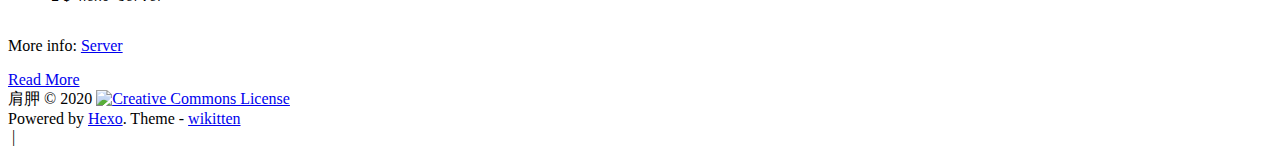
==== commit b5602e87: "Site updated: 2020-02-26 21:01:06" ====
--- a/index.html
+++ b/index.html
@@ -1,276 +1,732 @@
 <!DOCTYPE html>
-<html>
+<html lang="en">
 <head>
-  <meta charset="utf-8">
-  
-
-  
-  <title>Hexo</title>
-  <meta name="viewport" content="width=device-width, initial-scale=1, maximum-scale=1">
-  <meta property="og:type" content="website">
-<meta property="og:title" content="Hexo">
+    <meta charset="utf-8">
+    
+    <title>Poly</title>
+    
+    
+        <meta name="keywords" content="CFD, 燃烧, AMR">
+    
+    <meta name="viewport" content="width=device-width, initial-scale=1, maximum-scale=1">
+    <meta name="description" content="尝试记录自己的一切尝试">
+<meta property="og:type" content="website">
+<meta property="og:title" content="Poly">
 <meta property="og:url" content="https://earlfan.github.io/FanE.github.io/index.html">
-<meta property="og:site_name" content="Hexo">
+<meta property="og:site_name" content="Poly">
+<meta property="og:description" content="尝试记录自己的一切尝试">
 <meta property="og:locale" content="en_US">
-<meta property="article:author" content="John Doe">
+<meta property="article:author" content="肩胛">
+<meta property="article:tag" content="CFD">
+<meta property="article:tag" content=" 燃烧">
+<meta property="article:tag" content=" AMR">
 <meta name="twitter:card" content="summary">
-  
-    <link rel="alternate" href="/FanE.github.io/atom.xml" title="Hexo" type="application/atom+xml">
-  
-  
-    <link rel="icon" href="/favicon.png">
-  
-  
-    <link href="//fonts.googleapis.com/css?family=Source+Code+Pro" rel="stylesheet" type="text/css">
-  
-  
+    
+
+    
+
+    
+        <link rel="icon" href="/FanE.github.io/favicon.ico">
+    
+
+    
+<link rel="stylesheet" href="/FanE.github.io/libs/font-awesome/css/font-awesome.min.css">
+
+    
+<link rel="stylesheet" href="/FanE.github.io/libs/open-sans/styles.css">
+
+    
+<link rel="stylesheet" href="/FanE.github.io/libs/source-code-pro/styles.css">
+
+
+    
 <link rel="stylesheet" href="/FanE.github.io/css/style.css">
 
-<meta name="generator" content="Hexo 4.2.0"></head>
-
+    
+<script src="/FanE.github.io/libs/jquery/2.1.3/jquery.min.js"></script>
+
+    
+<script src="/FanE.github.io/libs/jquery/plugins/cookie/1.4.1/jquery.cookie.js"></script>
+
+    
+    
+        
+<link rel="stylesheet" href="/FanE.github.io/libs/lightgallery/css/lightgallery.min.css">
+
+    
+    
+        
+<link rel="stylesheet" href="/FanE.github.io/libs/justified-gallery/justifiedGallery.min.css">
+
+    
+    
+    
+    
+
+
+    
+        <script async src="//busuanzi.ibruce.info/busuanzi/2.3/busuanzi.pure.mini.js"></script>
+    
+<meta name="generator" content="Hexo 4.2.0"><link rel="alternate" href="/FanE.github.io/atom.xml" title="Poly" type="application/atom+xml">
+</head>
+</html>
 <body>
-  <div id="container">
-    <div id="wrap">
-      <header id="header">
-  <div id="banner"></div>
-  <div id="header-outer" class="outer">
-    <div id="header-title" class="inner">
-      <h1 id="logo-wrap">
-        <a href="/FanE.github.io/" id="logo">Hexo</a>
-      </h1>
-      
-    </div>
-    <div id="header-inner" class="inner">
-      <nav id="main-nav">
-        <a id="main-nav-toggle" class="nav-icon"></a>
-        
-          <a class="main-nav-link" href="/FanE.github.io/">Home</a>
-        
-          <a class="main-nav-link" href="/FanE.github.io/archives">Archives</a>
-        
-      </nav>
-      <nav id="sub-nav">
-        
-          <a id="nav-rss-link" class="nav-icon" href="/FanE.github.io/atom.xml" title="RSS Feed"></a>
-        
-        <a id="nav-search-btn" class="nav-icon" title="Search"></a>
-      </nav>
-      <div id="search-form-wrap">
-        <form action="//google.com/search" method="get" accept-charset="UTF-8" class="search-form"><input type="search" name="q" class="search-form-input" placeholder="Search"><button type="submit" class="search-form-submit">&#xF002;</button><input type="hidden" name="sitesearch" value="https://earlfan.github.io/FanE.github.io"></form>
-      </div>
-    </div>
-  </div>
+    <div id="container">
+        <header id="header">
+    <div id="header-main" class="header-inner">
+        <div class="outer">
+            <a href="/FanE.github.io/" id="logo">
+                <i class="logo"></i>
+                <span class="site-title">Poly</span>
+            </a>
+            <nav id="main-nav">
+                
+                    <a class="main-nav-link" href="/FanE.github.io/">首页</a>
+                
+                    <a class="main-nav-link" href="/FanE.github.io/archives">归档</a>
+                
+                    <a class="main-nav-link" href="/FanE.github.io/categories">分类</a>
+                
+                    <a class="main-nav-link" href="/FanE.github.io/tags">标签</a>
+                
+                    <a class="main-nav-link" href="/FanE.github.io/about">关于</a>
+                
+            </nav>
+            
+                
+                <nav id="sub-nav">
+                    <div class="profile" id="profile-nav">
+                        <a id="profile-anchor" href="javascript:;">
+                            <img class="avatar" src="https://www.gravatar.com/avatar/0c4155d50f163b052974e12facee9e08">
+                            <i class="fa fa-caret-down"></i>
+                        </a>
+                    </div>
+                </nav>
+            
+            <div id="search-form-wrap">
+
+    <form class="search-form">
+        <input type="text" class="ins-search-input search-form-input" placeholder="Search">
+        <button type="submit" class="search-form-submit"></button>
+    </form>
+    <div class="ins-search">
+    <div class="ins-search-mask"></div>
+    <div class="ins-search-container">
+        <div class="ins-input-wrapper">
+            <input type="text" class="ins-search-input" placeholder="Type something...">
+            <span class="ins-close ins-selectable"><i class="fa fa-times-circle"></i></span>
+        </div>
+        <div class="ins-section-wrapper">
+            <div class="ins-section-container"></div>
+        </div>
+    </div>
+</div>
+<script>
+(function (window) {
+    var INSIGHT_CONFIG = {
+        TRANSLATION: {
+            POSTS: 'Posts',
+            PAGES: 'Pages',
+            CATEGORIES: 'Categories',
+            TAGS: 'Tags',
+            UNTITLED: '(Untitled)',
+        },
+        ROOT_URL: '/FanE.github.io/',
+        CONTENT_URL: '/FanE.github.io/content.json',
+    };
+    window.INSIGHT_CONFIG = INSIGHT_CONFIG;
+})(window);
+</script>
+
+<script src="/FanE.github.io/js/insight.js"></script>
+
+
+</div>
+        </div>
+    </div>
+    <div id="main-nav-mobile" class="header-sub header-inner">
+        <table class="menu outer">
+            <tr>
+                
+                    <td><a class="main-nav-link" href="/FanE.github.io/">首页</a></td>
+                
+                    <td><a class="main-nav-link" href="/FanE.github.io/archives">归档</a></td>
+                
+                    <td><a class="main-nav-link" href="/FanE.github.io/categories">分类</a></td>
+                
+                    <td><a class="main-nav-link" href="/FanE.github.io/tags">标签</a></td>
+                
+                    <td><a class="main-nav-link" href="/FanE.github.io/about">关于</a></td>
+                
+                <td>
+                    
+    <div class="search-form">
+        <input type="text" class="ins-search-input search-form-input" placeholder="Search">
+    </div>
+
+                </td>
+            </tr>
+        </table>
+    </div>
 </header>
-      <div class="outer">
-        <section id="main">
-  
-    <article id="post-article-2" class="article article-type-post" itemscope itemprop="blogPost">
-  <div class="article-meta">
-    <a href="/FanE.github.io/2020/02/21/article-2/" class="article-date">
-  <time datetime="2020-02-20T16:41:06.000Z" itemprop="datePublished">2020-02-21</time>
-</a>
-    
-  </div>
-  <div class="article-inner">
-    
-    
-      <header class="article-header">
-        
-  
-    <h1 itemprop="name">
-      <a class="article-title" href="/FanE.github.io/2020/02/21/article-2/">article 2</a>
-    </h1>
-  
-
-      </header>
-    
-    <div class="article-entry" itemprop="articleBody">
-      
-        
-      
-    </div>
-    <footer class="article-footer">
-      <a data-url="https://earlfan.github.io/FanE.github.io/2020/02/21/article-2/" data-id="ck6vhjx310001r0f4hk5k7ntp" class="article-share-link">Share</a>
-      
-      
-    </footer>
-  </div>
-  
+
+        <div class="outer">
+            
+                
+
+<aside id="profile">
+    <div class="inner profile-inner">
+        <div class="base-info profile-block">
+            <img id="avatar" src="https://www.gravatar.com/avatar/0c4155d50f163b052974e12facee9e08?s=128">
+            <h2 id="name">Fan E</h2>
+            <h3 id="title">CFDer &amp; Reader</h3>
+            <span id="location"><i class="fa fa-map-marker"></i>HK, China</span>
+            <a id="follow" target="_blank" href="https://github.com/EarlFan/" rel="external nofollow noopener noreferrer">FOLLOW</a>
+        </div>
+        <div class="article-info profile-block">
+            <div class="article-info-block">
+                4
+                <span>posts</span>
+            </div>
+            <div class="article-info-block">
+                0
+                <span>tag</span>
+            </div>
+        </div>
+        
+        <div class="profile-block social-links">
+            <table>
+                <tr>
+                    
+                    
+                    <td>
+                        <a href="https://github.com/EarlFan/" target="_blank" title="github" class="tooltip" rel="external nofollow noopener noreferrer">
+                            <i class="fa fa-github"></i>
+                        </a>
+                    </td>
+                    
+                </tr>
+            </table>
+        </div>
+        
+    </div>
+</aside>
+
+            
+            
+                <aside id="sidebar">
+   
+        
+    <div class="widget-wrap" id="categories">
+        <h3 class="widget-title">
+            <span>categories</span>
+            &nbsp;
+            <a id="allExpand" href="#">
+                <i class="fa fa-angle-double-down fa-2x"></i>
+            </a>
+        </h3>
+        
+        
+        
+         <ul class="unstyled" id="tree"> 
+                    <li class="directory">
+                        <a href="#" data-role="directory">
+                            <i class="fa fa-folder"></i>
+                            &nbsp;
+                            win10 skill
+                        </a>
+                         <ul class="unstyled" id="tree">  <li class="file"><a href="/FanE.github.io/wiki/How-to-Recover-File-after-Shift-Delete/">How to Recover File after Shift+Delete</a></li>  </ul> 
+                    </li> 
+                     <li class="file"><a href="/FanE.github.io/wiki/hello-world/">Hello World</a></li>  <li class="file"><a href="/FanE.github.io/wiki/testArticle/">article title</a></li>  <li class="file"><a href="/FanE.github.io/wiki/article-2/">article 2</a></li>  </ul> 
+    </div>
+    <script>
+        $(document).ready(function() {
+            var iconFolderOpenClass  = 'fa-folder-open';
+            var iconFolderCloseClass = 'fa-folder';
+            var iconAllExpandClass = 'fa-angle-double-down';
+            var iconAllPackClass = 'fa-angle-double-up';
+            // Handle directory-tree expansion:
+            // 左键单独展开目录
+            $(document).on('click', '#categories a[data-role="directory"]', function (event) {
+                event.preventDefault();
+
+                var icon = $(this).children('.fa');
+                var expanded = icon.hasClass(iconFolderOpenClass);
+                var subtree = $(this).siblings('ul');
+                icon.removeClass(iconFolderOpenClass).removeClass(iconFolderCloseClass);
+                if (expanded) {
+                    if (typeof subtree != 'undefined') {
+                        subtree.slideUp({ duration: 100 });
+                    }
+                    icon.addClass(iconFolderCloseClass);
+                } else {
+                    if (typeof subtree != 'undefined') {
+                        subtree.slideDown({ duration: 100 });
+                    }
+                    icon.addClass(iconFolderOpenClass);
+                }
+            });
+            // 右键展开下属所有目录
+            $('#categories a[data-role="directory"]').bind("contextmenu", function(event){
+                event.preventDefault();
+                
+                var icon = $(this).children('.fa');
+                var expanded = icon.hasClass(iconFolderOpenClass);
+                var listNode = $(this).siblings('ul');
+                var subtrees = $.merge(listNode.find('li ul'), listNode);
+                var icons = $.merge(listNode.find('.fa'), icon);
+                icons.removeClass(iconFolderOpenClass).removeClass(iconFolderCloseClass);
+                if(expanded) {
+                    subtrees.slideUp({ duration: 100 });
+                    icons.addClass(iconFolderCloseClass);
+                } else {
+                    subtrees.slideDown({ duration: 100 });
+                    icons.addClass(iconFolderOpenClass);
+                }
+            })
+            // 展开关闭所有目录按钮
+            $(document).on('click', '#allExpand', function (event) {
+                event.preventDefault();
+                
+                var icon = $(this).children('.fa');
+                var expanded = icon.hasClass(iconAllExpandClass);
+                icon.removeClass(iconAllExpandClass).removeClass(iconAllPackClass);
+                if(expanded) {
+                    $('#sidebar .fa.fa-folder').removeClass('fa-folder').addClass('fa-folder-open')
+                    $('#categories li ul').slideDown({ duration: 100 });
+                    icon.addClass(iconAllPackClass);
+                } else {
+                    $('#sidebar .fa.fa-folder-open').removeClass('fa-folder-open').addClass('fa-folder')
+                    $('#categories li ul').slideUp({ duration: 100 });
+                    icon.addClass(iconAllExpandClass);
+                }
+            });  
+        });
+    </script>
+
+    
+    <div id="toTop" class="fa fa-angle-up"></div>
+</aside>
+            
+            <section id="main">
+        <article id="post-How-to-Recover-File-after-Shift-Delete" class="article article-type-post" itemscope itemprop="blogPost">
+    <div class="article-inner">
+        
+        
+            <header class="article-header">
+                
+                    <div class="article-meta">
+                        
+    <div class="article-category">
+    	<i class="fa fa-folder"></i>
+        <a class="article-category-link" href="/FanE.github.io/categories/win10-skill/">win10 skill</a>
+    </div>
+
+                        
+                        
+    <div class="article-date">
+        <i class="fa fa-calendar"></i>
+        <a href="/FanE.github.io/wiki/How-to-Recover-File-after-Shift-Delete/">
+            <time datetime="2020-02-26T12:45:21.000Z" itemprop="datePublished">2020-02-26</time>
+        </a>
+    </div>
+
+
+                        
+                            <i class="fa fa-bar-chart"></i>
+                            <span id="busuanzi_container_site_pv"><span id="busuanzi_value_page_pv"></span></span>    
+                        
+                        
+                            <div class="article-meta-button">
+                                <a href="https://github.com/EarlFan//FanE.github.io/raw/master/source/_posts/How-to-Recover-File-after-Shift-Delete.md" target="_blank" rel="external nofollow noopener noreferrer"> Source </a>
+                            </div>
+                            <div class="article-meta-button">
+                                <a href="https://github.com/EarlFan//FanE.github.io/edit/master/source/_posts/How-to-Recover-File-after-Shift-Delete.md" target="_blank" rel="external nofollow noopener noreferrer"> Edit </a>
+                            </div>
+                            <div class="article-meta-button">
+                                <a href="https://github.com/EarlFan//FanE.github.io/commits/master/source/_posts/How-to-Recover-File-after-Shift-Delete.md" target="_blank" rel="external nofollow noopener noreferrer"> History </a>
+                            </div>
+                        
+                    </div>
+                
+                
+    
+        <h1 itemprop="name">
+            <a class="article-title" href="/FanE.github.io/wiki/How-to-Recover-File-after-Shift-Delete/">How to Recover File after Shift+Delete</a>
+        </h1>
+    
+
+            </header>
+        
+        
+        <div class="article-entry" itemprop="articleBody">
+        
+        
+            
+                
+                
+                    
+                    
+                
+                    
+                    
+                
+                    
+                    
+                
+                    
+                    
+                
+                    
+                    
+                
+                
+                    
+                    <p></p><p>The easiest way on WIN-10 to delete is Shift+Delete, as it won’t bother you to check each file and evacuate the recycle bin again.<br>However, did you ever regret after pressing the Enter button? Well, this article provides a method without any recovery software</p>
+<ol>
+<li>Open the Registry:<br>Start -&gt; Run CMD -&gt; regedit </li>
+<li>Expand the Registry term:<br>HKEY_LOCAL_MACHIME/SOFTWARE/MicroSoft/WINDOWS/CURRENTVERSION/EXPLORER/DESKTOP/NameSpace</li>
+<li>New Key with Name <strong>645FFO40—5081—101B—9F08—00AA002F954E*</strong></li>
+<p>
+                
+            
+        
+        
+            </p></ol></div>   
+            <div class="article-more-link">
+                <a href="/FanE.github.io/wiki/How-to-Recover-File-after-Shift-Delete/#more">Read More</a>
+            </div>
+        
+        <footer class="article-footer">
+        </footer>
+    </div>
 </article>
 
 
-  
-    <article id="post-testArticle" class="article article-type-post" itemscope itemprop="blogPost">
-  <div class="article-meta">
-    <a href="/FanE.github.io/2020/02/21/testArticle/" class="article-date">
-  <time datetime="2020-02-20T16:27:07.000Z" itemprop="datePublished">2020-02-21</time>
-</a>
-    
-  </div>
-  <div class="article-inner">
-    
-    
-      <header class="article-header">
-        
-  
-    <h1 itemprop="name">
-      <a class="article-title" href="/FanE.github.io/2020/02/21/testArticle/">article title</a>
-    </h1>
-  
-
-      </header>
-    
-    <div class="article-entry" itemprop="articleBody">
-      
-        
-      
-    </div>
-    <footer class="article-footer">
-      <a data-url="https://earlfan.github.io/FanE.github.io/2020/02/21/testArticle/" data-id="ck6vhjx3f0002r0f44vea88j8" class="article-share-link">Share</a>
-      
-      
-    </footer>
-  </div>
-  
+
+
+
+
+    
+        <article id="post-article-2" class="article article-type-post" itemscope itemprop="blogPost">
+    <div class="article-inner">
+        
+        
+            <header class="article-header">
+                
+                    <div class="article-meta">
+                        
+                        
+                        
+    <div class="article-date">
+        <i class="fa fa-calendar"></i>
+        <a href="/FanE.github.io/wiki/article-2/">
+            <time datetime="2020-02-20T16:41:06.000Z" itemprop="datePublished">2020-02-21</time>
+        </a>
+    </div>
+
+
+                        
+                            <i class="fa fa-bar-chart"></i>
+                            <span id="busuanzi_container_site_pv"><span id="busuanzi_value_page_pv"></span></span>    
+                        
+                        
+                            <div class="article-meta-button">
+                                <a href="https://github.com/EarlFan//FanE.github.io/raw/master/source/_posts/article-2.md" target="_blank" rel="external nofollow noopener noreferrer"> Source </a>
+                            </div>
+                            <div class="article-meta-button">
+                                <a href="https://github.com/EarlFan//FanE.github.io/edit/master/source/_posts/article-2.md" target="_blank" rel="external nofollow noopener noreferrer"> Edit </a>
+                            </div>
+                            <div class="article-meta-button">
+                                <a href="https://github.com/EarlFan//FanE.github.io/commits/master/source/_posts/article-2.md" target="_blank" rel="external nofollow noopener noreferrer"> History </a>
+                            </div>
+                        
+                    </div>
+                
+                
+    
+        <h1 itemprop="name">
+            <a class="article-title" href="/FanE.github.io/wiki/article-2/">article 2</a>
+        </h1>
+    
+
+            </header>
+        
+        
+        <div class="article-entry" itemprop="articleBody">
+        
+        
+            
+                
+                
+                    
+                    
+                
+            
+        
+        
+            
+            </div>
+        
+        <footer class="article-footer">
+        </footer>
+    </div>
 </article>
 
 
-  
-    <article id="post-hello-world" class="article article-type-post" itemscope itemprop="blogPost">
-  <div class="article-meta">
-    <a href="/FanE.github.io/2020/02/21/hello-world/" class="article-date">
-  <time datetime="2020-02-20T16:12:17.147Z" itemprop="datePublished">2020-02-21</time>
-</a>
-    
-  </div>
-  <div class="article-inner">
-    
-    
-      <header class="article-header">
-        
-  
-    <h1 itemprop="name">
-      <a class="article-title" href="/FanE.github.io/2020/02/21/hello-world/">Hello World</a>
-    </h1>
-  
-
-      </header>
-    
-    <div class="article-entry" itemprop="articleBody">
-      
-        <p>Welcome to <a href="https://hexo.io/" target="_blank" rel="noopener">Hexo</a>! This is your very first post. Check <a href="https://hexo.io/docs/" target="_blank" rel="noopener">documentation</a> for more info. If you get any problems when using Hexo, you can find the answer in <a href="https://hexo.io/docs/troubleshooting.html" target="_blank" rel="noopener">troubleshooting</a> or you can ask me on <a href="https://github.com/hexojs/hexo/issues" target="_blank" rel="noopener">GitHub</a>.</p>
+
+
+
+
+    
+        <article id="post-testArticle" class="article article-type-post" itemscope itemprop="blogPost">
+    <div class="article-inner">
+        
+        
+            <header class="article-header">
+                
+                    <div class="article-meta">
+                        
+                        
+                        
+    <div class="article-date">
+        <i class="fa fa-calendar"></i>
+        <a href="/FanE.github.io/wiki/testArticle/">
+            <time datetime="2020-02-20T16:27:07.000Z" itemprop="datePublished">2020-02-21</time>
+        </a>
+    </div>
+
+
+                        
+                            <i class="fa fa-bar-chart"></i>
+                            <span id="busuanzi_container_site_pv"><span id="busuanzi_value_page_pv"></span></span>    
+                        
+                        
+                            <div class="article-meta-button">
+                                <a href="https://github.com/EarlFan//FanE.github.io/raw/master/source/_posts/testArticle.md" target="_blank" rel="external nofollow noopener noreferrer"> Source </a>
+                            </div>
+                            <div class="article-meta-button">
+                                <a href="https://github.com/EarlFan//FanE.github.io/edit/master/source/_posts/testArticle.md" target="_blank" rel="external nofollow noopener noreferrer"> Edit </a>
+                            </div>
+                            <div class="article-meta-button">
+                                <a href="https://github.com/EarlFan//FanE.github.io/commits/master/source/_posts/testArticle.md" target="_blank" rel="external nofollow noopener noreferrer"> History </a>
+                            </div>
+                        
+                    </div>
+                
+                
+    
+        <h1 itemprop="name">
+            <a class="article-title" href="/FanE.github.io/wiki/testArticle/">article title</a>
+        </h1>
+    
+
+            </header>
+        
+        
+        <div class="article-entry" itemprop="articleBody">
+        
+        
+            
+                
+                
+                    
+                    
+                
+            
+        
+        
+            
+            </div>
+        
+        <footer class="article-footer">
+        </footer>
+    </div>
+</article>
+
+
+
+
+
+
+    
+        <article id="post-hello-world" class="article article-type-post" itemscope itemprop="blogPost">
+    <div class="article-inner">
+        
+        
+            <header class="article-header">
+                
+                    <div class="article-meta">
+                        
+                        
+                        
+    <div class="article-date">
+        <i class="fa fa-calendar"></i>
+        <a href="/FanE.github.io/wiki/hello-world/">
+            <time datetime="2020-02-20T16:12:17.147Z" itemprop="datePublished">2020-02-21</time>
+        </a>
+    </div>
+
+
+                        
+                            <i class="fa fa-bar-chart"></i>
+                            <span id="busuanzi_container_site_pv"><span id="busuanzi_value_page_pv"></span></span>    
+                        
+                        
+                            <div class="article-meta-button">
+                                <a href="https://github.com/EarlFan//FanE.github.io/raw/master/source/_posts/hello-world.md" target="_blank" rel="external nofollow noopener noreferrer"> Source </a>
+                            </div>
+                            <div class="article-meta-button">
+                                <a href="https://github.com/EarlFan//FanE.github.io/edit/master/source/_posts/hello-world.md" target="_blank" rel="external nofollow noopener noreferrer"> Edit </a>
+                            </div>
+                            <div class="article-meta-button">
+                                <a href="https://github.com/EarlFan//FanE.github.io/commits/master/source/_posts/hello-world.md" target="_blank" rel="external nofollow noopener noreferrer"> History </a>
+                            </div>
+                        
+                    </div>
+                
+                
+    
+        <h1 itemprop="name">
+            <a class="article-title" href="/FanE.github.io/wiki/hello-world/">Hello World</a>
+        </h1>
+    
+
+            </header>
+        
+        
+        <div class="article-entry" itemprop="articleBody">
+        
+        
+            
+                
+                
+                    
+                    
+                
+                    
+                    
+                
+                    
+                    
+                
+                    
+                    
+                
+                    
+                    
+                
+                
+                    
+                    <p></p><p>Welcome to <a href="https://hexo.io/" target="_blank" rel="external nofollow noopener noreferrer">Hexo</a>! This is your very first post. Check <a href="https://hexo.io/docs/" target="_blank" rel="external nofollow noopener noreferrer">documentation</a> for more info. If you get any problems when using Hexo, you can find the answer in <a href="https://hexo.io/docs/troubleshooting.html" target="_blank" rel="external nofollow noopener noreferrer">troubleshooting</a> or you can ask me on <a href="https://github.com/hexojs/hexo/issues" target="_blank" rel="external nofollow noopener noreferrer">GitHub</a>.</p>
 <h2 id="Quick-Start"><a href="#Quick-Start" class="headerlink" title="Quick Start"></a>Quick Start</h2><h3 id="Create-a-new-post"><a href="#Create-a-new-post" class="headerlink" title="Create a new post"></a>Create a new post</h3><figure class="highlight bash"><table><tr><td class="gutter"><pre><span class="line">1</span><br></pre></td><td class="code"><pre><span class="line">$ hexo new <span class="string">"My New Post"</span></span><br></pre></td></tr></table></figure>
-
-<p>More info: <a href="https://hexo.io/docs/writing.html" target="_blank" rel="noopener">Writing</a></p>
+<p>More info: <a href="https://hexo.io/docs/writing.html" target="_blank" rel="external nofollow noopener noreferrer">Writing</a></p>
 <h3 id="Run-server"><a href="#Run-server" class="headerlink" title="Run server"></a>Run server</h3><figure class="highlight bash"><table><tr><td class="gutter"><pre><span class="line">1</span><br></pre></td><td class="code"><pre><span class="line">$ hexo server</span><br></pre></td></tr></table></figure>
-
-<p>More info: <a href="https://hexo.io/docs/server.html" target="_blank" rel="noopener">Server</a></p>
-<h3 id="Generate-static-files"><a href="#Generate-static-files" class="headerlink" title="Generate static files"></a>Generate static files</h3><figure class="highlight bash"><table><tr><td class="gutter"><pre><span class="line">1</span><br></pre></td><td class="code"><pre><span class="line">$ hexo generate</span><br></pre></td></tr></table></figure>
-
-<p>More info: <a href="https://hexo.io/docs/generating.html" target="_blank" rel="noopener">Generating</a></p>
-<h3 id="Deploy-to-remote-sites"><a href="#Deploy-to-remote-sites" class="headerlink" title="Deploy to remote sites"></a>Deploy to remote sites</h3><figure class="highlight bash"><table><tr><td class="gutter"><pre><span class="line">1</span><br></pre></td><td class="code"><pre><span class="line">$ hexo deploy</span><br></pre></td></tr></table></figure>
-
-<p>More info: <a href="https://hexo.io/docs/one-command-deployment.html" target="_blank" rel="noopener">Deployment</a></p>
-
-      
-    </div>
-    <footer class="article-footer">
-      <a data-url="https://earlfan.github.io/FanE.github.io/2020/02/21/hello-world/" data-id="ck6vhjx2u0000r0f41i9t030d" class="article-share-link">Share</a>
-      
-      
-    </footer>
-  </div>
-  
+<p>More info: <a href="https://hexo.io/docs/server.html" target="_blank" rel="external nofollow noopener noreferrer">Server</a></p>
+<p>
+                
+            
+        
+        
+            </p></div>   
+            <div class="article-more-link">
+                <a href="/FanE.github.io/wiki/hello-world/#more">Read More</a>
+            </div>
+        
+        <footer class="article-footer">
+        </footer>
+    </div>
 </article>
 
 
-  
-
-
+
+
+
+
+    
 </section>
-        
-          <aside id="sidebar">
-  
-    
-
-  
-    
-
-  
-    
-  
-    
-  <div class="widget-wrap">
-    <h3 class="widget-title">Archives</h3>
-    <div class="widget">
-      <ul class="archive-list"><li class="archive-list-item"><a class="archive-list-link" href="/FanE.github.io/archives/2020/02/">February 2020</a></li></ul>
-    </div>
-  </div>
-
-
-  
-    
-  <div class="widget-wrap">
-    <h3 class="widget-title">Recent Posts</h3>
-    <div class="widget">
-      <ul>
-        
-          <li>
-            <a href="/FanE.github.io/2020/02/21/article-2/">article 2</a>
-          </li>
-        
-          <li>
-            <a href="/FanE.github.io/2020/02/21/testArticle/">article title</a>
-          </li>
-        
-          <li>
-            <a href="/FanE.github.io/2020/02/21/hello-world/">Hello World</a>
-          </li>
-        
-      </ul>
-    </div>
-  </div>
-
-  
-</aside>
-        
-      </div>
-      <footer id="footer">
-  
-  <div class="outer">
-    <div id="footer-info" class="inner">
-      &copy; 2020 John Doe<br>
-      Powered by <a href="http://hexo.io/" target="_blank">Hexo</a>
-    </div>
-  </div>
+        </div>
+        <footer id="footer">
+    <div class="outer">
+        <div id="footer-info" class="inner">
+            肩胛 &copy; 2020 
+            <a rel="external nofollow noopener noreferrer" href="http://creativecommons.org/licenses/by-nc-nd/4.0/" target="_blank"><img alt="Creative Commons License" style="border-width:0" src="https://i.creativecommons.org/l/by-nc-nd/4.0/80x15.png"></a>
+            <br> Powered by <a href="http://hexo.io/" target="_blank" rel="external nofollow noopener noreferrer">Hexo</a>. Theme - <a href="https://github.com/zthxxx/hexo-theme-Wikitten" target="_blank" rel="external nofollow noopener noreferrer">wikitten</a>
+            
+                <br>
+                <span id="busuanzi_container_site_pv"><i class="fa fa-eye"></i> <span id="busuanzi_value_site_pv"></span></span>
+                &nbsp;|&nbsp;
+                <span id="busuanzi_container_site_pv"><i class="fa fa-user"></i> <span id="busuanzi_value_site_uv"></span></span>
+            
+        </div>
+    </div>
 </footer>
-    </div>
-    <nav id="mobile-nav">
-  
-    <a href="/FanE.github.io/" class="mobile-nav-link">Home</a>
-  
-    <a href="/FanE.github.io/archives" class="mobile-nav-link">Archives</a>
-  
-</nav>
-    
-
-<script src="//ajax.googleapis.com/ajax/libs/jquery/2.0.3/jquery.min.js"></script>
-
-
-  
-<link rel="stylesheet" href="/FanE.github.io/fancybox/jquery.fancybox.css">
-
-  
-<script src="/FanE.github.io/fancybox/jquery.fancybox.pack.js"></script>
-
-
-
-
-<script src="/FanE.github.io/js/script.js"></script>
-
-
-
-
-  </div>
+
+        
+
+    
+        
+<script src="/FanE.github.io/libs/lightgallery/js/lightgallery.min.js"></script>
+
+        
+<script src="/FanE.github.io/libs/lightgallery/js/lg-thumbnail.min.js"></script>
+
+        
+<script src="/FanE.github.io/libs/lightgallery/js/lg-pager.min.js"></script>
+
+        
+<script src="/FanE.github.io/libs/lightgallery/js/lg-autoplay.min.js"></script>
+
+        
+<script src="/FanE.github.io/libs/lightgallery/js/lg-fullscreen.min.js"></script>
+
+        
+<script src="/FanE.github.io/libs/lightgallery/js/lg-zoom.min.js"></script>
+
+        
+<script src="/FanE.github.io/libs/lightgallery/js/lg-hash.min.js"></script>
+
+        
+<script src="/FanE.github.io/libs/lightgallery/js/lg-share.min.js"></script>
+
+        
+<script src="/FanE.github.io/libs/lightgallery/js/lg-video.min.js"></script>
+
+    
+    
+        
+<script src="/FanE.github.io/libs/justified-gallery/jquery.justifiedGallery.min.js"></script>
+
+    
+    
+        <script type="text/x-mathjax-config">
+    MathJax.Hub.Config({
+        tex2jax: {
+            inlineMath: [ ["$","$"], ["\\(","\\)"] ],
+            skipTags: ['script', 'noscript', 'style', 'textarea', 'pre', 'code'],
+            processEscapes: true,
+            TeX: {
+                equationNumbers: {
+                  autoNumber: 'AMS'
+                }
+            }
+        }
+    });
+    MathJax.Hub.Queue(function() {
+        var all = MathJax.Hub.getAllJax();
+        for (var i = 0; i < all.length; ++i)
+            all[i].SourceElement().parentNode.className += ' has-jax';
+    });
+</script>
+<script async src="//cdnjs.cloudflare.com/ajax/libs/mathjax/2.7.1/MathJax.js?config=TeX-AMS-MML_HTMLorMML"></script>
+    
+
+
+
+<!-- Custom Scripts -->
+
+<script src="/FanE.github.io/js/main.js"></script>
+
+
+    </div>
 </body>
-</html>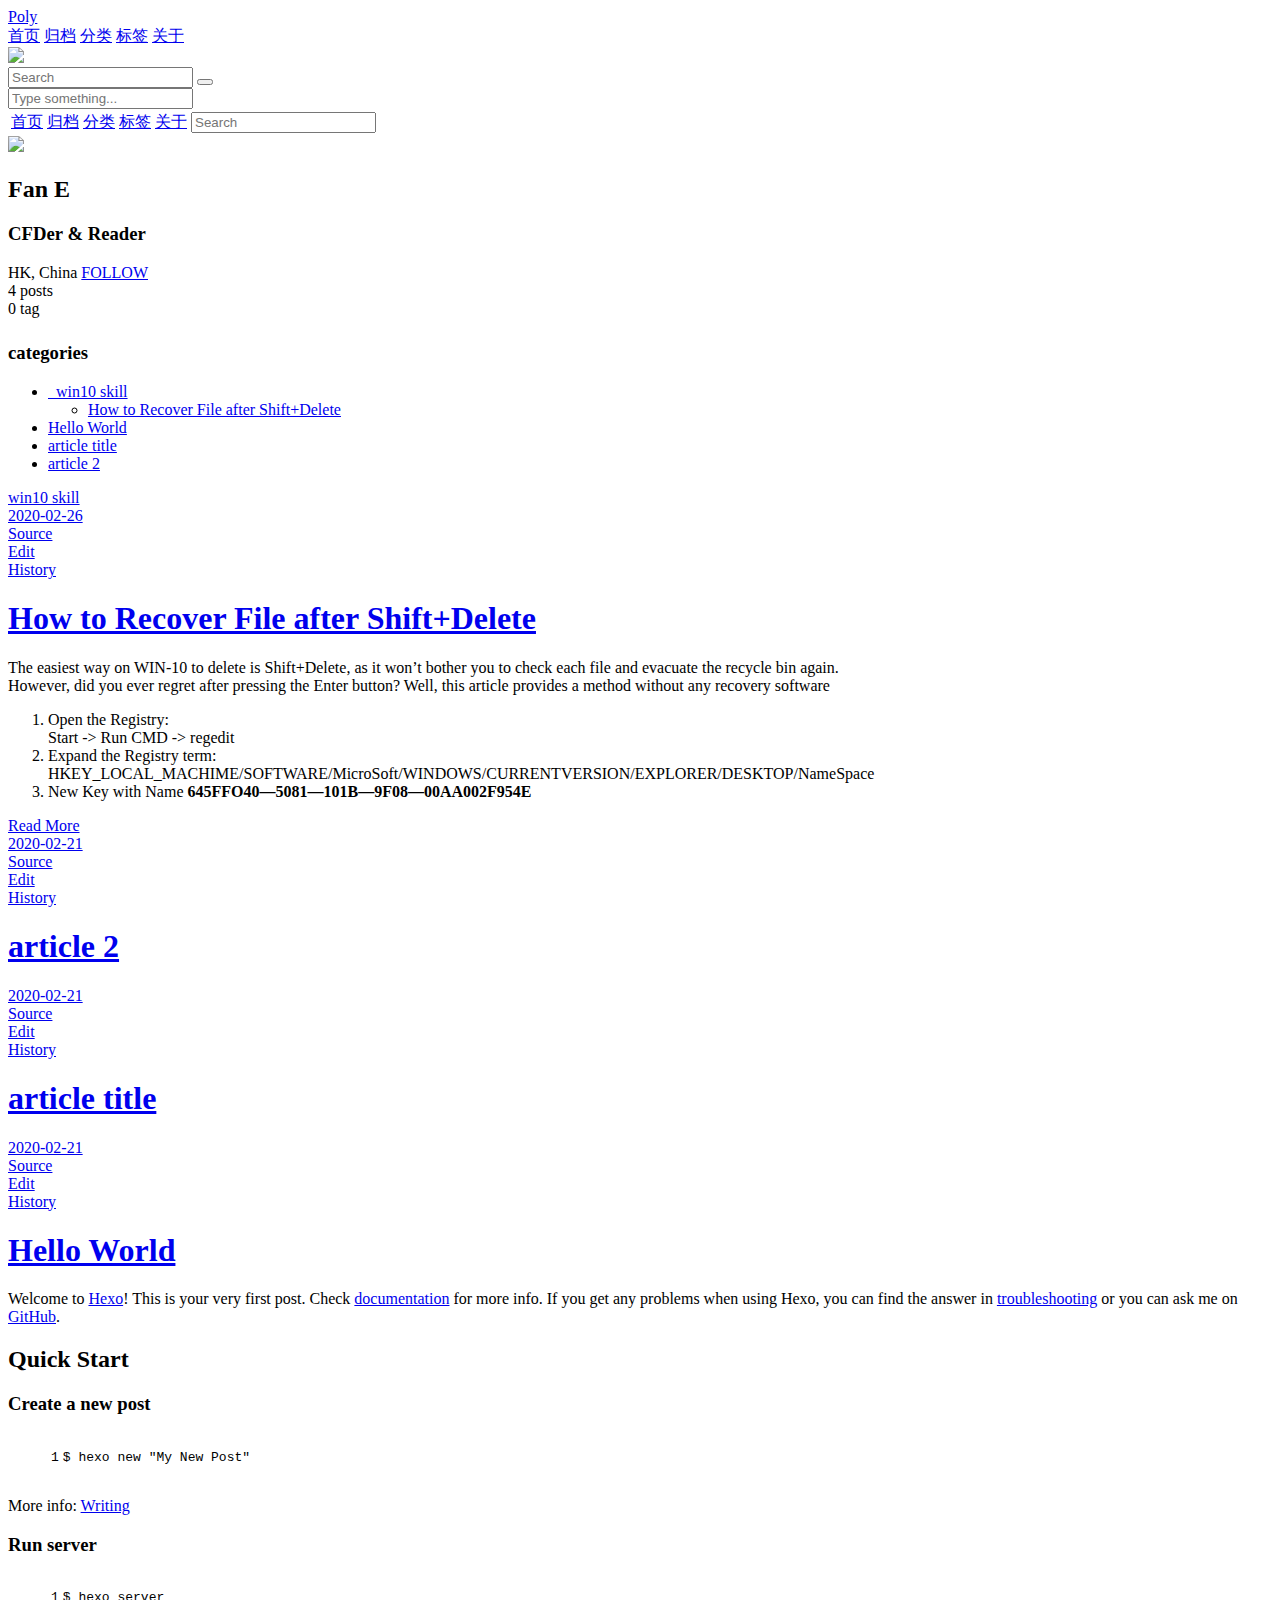
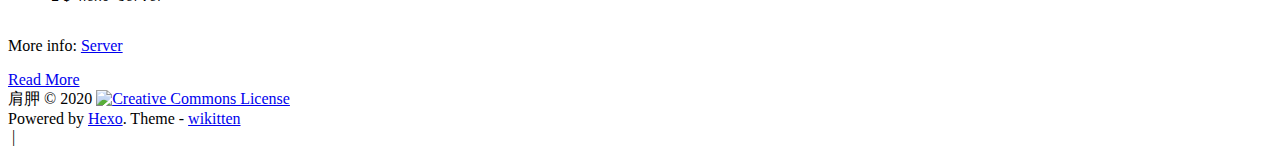
==== commit 6ead9517: "Site updated: 2020-02-26 21:32:08" ====
--- a/index.html
+++ b/index.html
@@ -386,7 +386,7 @@
 <ol>
 <li>Open the Registry:<br>Start -&gt; Run CMD -&gt; regedit </li>
 <li>Expand the Registry term:<br>HKEY_LOCAL_MACHIME/SOFTWARE/MicroSoft/WINDOWS/CURRENTVERSION/EXPLORER/DESKTOP/NameSpace</li>
-<li>New Key with Name <strong>645FFO40—5081—101B—9F08—00AA002F954E*</strong></li>
+<li>New Key with Name <strong>645FFO40—5081—101B—9F08—00AA002F954E</strong></li>
 <p>
                 
             
